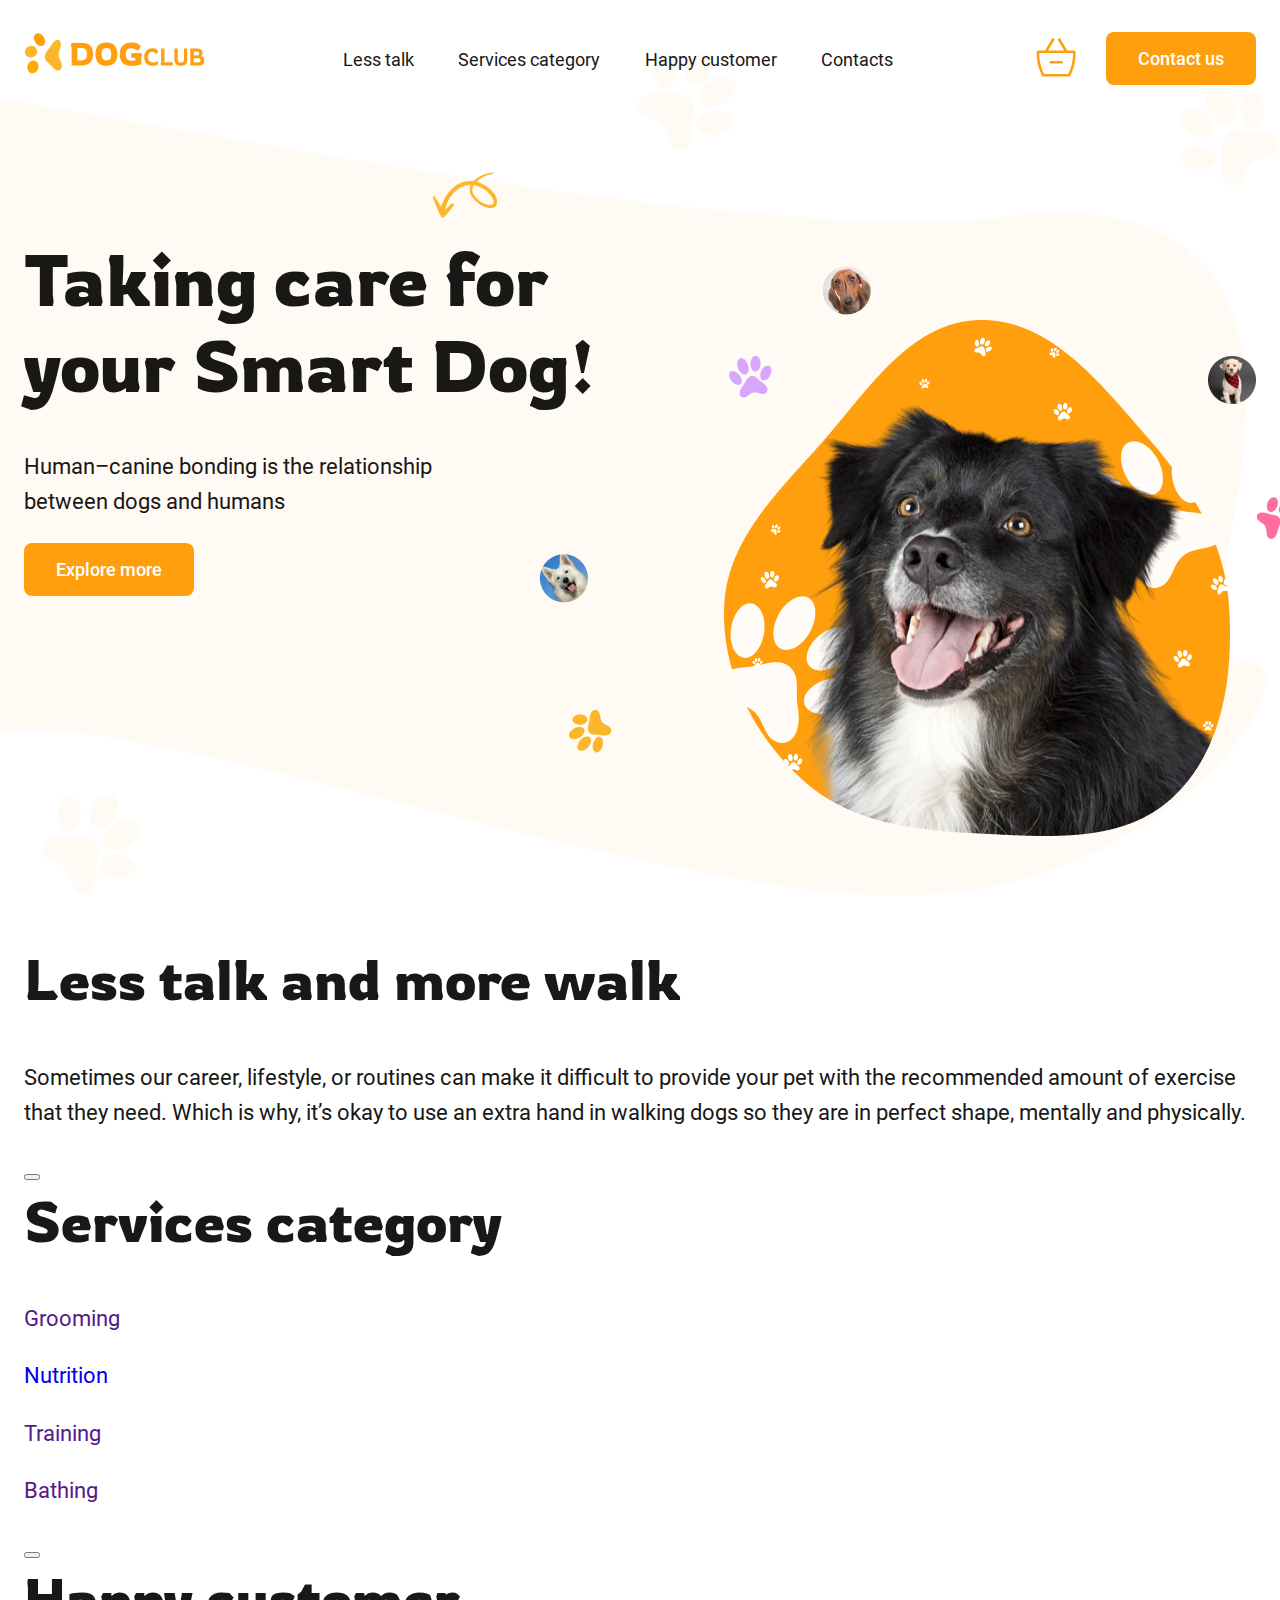
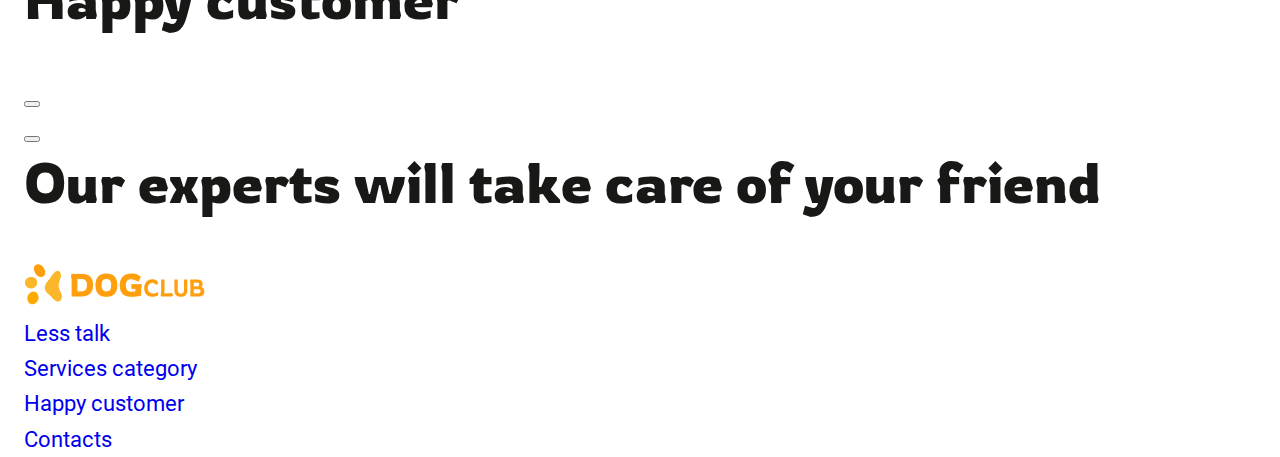
==== index.html @ cbd18afa "added semantic markup, connected fonts, added icons as svg-sprite, made feader and hero section" ====
<!DOCTYPE html>
<html lang="en">
  <head>
    <meta charset="UTF-8" />
    <meta name="viewport" content="width=device-width, initial-scale=1.0" />
    <title>Dog Club</title>
    <link rel="stylesheet" href="./css/main.min.css" />
  </head>
  <body>
    <header class="header">
      <div class="container">
        <div class="header__flex-container">
          <div class="header__logo-box">
            <a href="/">
              <img
                class="logo"
                src="./images/logo.png"
                srcset="./images/logo.png 1x, ./images/logo@2x.png 2x"
                alt="company logo"
            /></a>
          </div>
          <nav class="header__nav">
            <ul class="header__link-list">
              <li><a href="#less-talk-section" class="link">Less talk</a></li>
              <li>
                <a href="#services-section" class="link">Services category</a>
              </li>
              <li>
                <a href="#customer-section" class="link">Happy customer</a>
              </li>
              <li><a href="#contacts-section" class="link">Contacts</a></li>
            </ul>
          </nav>
          <div class="header__btns-box">
            <button class="basket-btn">
              <svg width="40px" height="40px">
                <use href="./images/icons.svg#icon-basket"></use>
              </svg>
            </button>
            <button class="button" type="button">Contact us</button>
          </div>
        </div>
      </div>
    </header>
    <main>
      <section class="hero-section">
        <div class="container">
          <div class="hero-section__flex-container">
            <div class="hero-section__left-box">
              <img
                class="hero-section__decor-one"
                src="./images/dog1.png"
                srcset="./images/dog1.png 1x, ./images/dog1@2x.png 2x"
                alt="dog's photo"
              />
              <img
                class="hero-section__decor-two"
                src="./images/paw1.png"
                srcset="./images/paw1.png 1x, ./images/paw1@2x.png 2x"
                alt="orange paw icon"
              />
              <h1 class="hero-section__title">
                Taking care for your Smart Dog!
              </h1>
              <p class="hero-section__text">
                Human–canine bonding is the relationship <br />
                between dogs and humans
              </p>
              <button class="button" type="button">Explore more</button>
              <img src="" alt="" />
            </div>
            <div class="hero-section__right-box">
              <img
                class="hero-section__decor-three"
                src="./images/paw2.png"
                srcset="./images/paw2.png 1x, ./images/paw2@2x.png 2x"
                alt="violet paw icon"
              />
              <img
                class="hero-section__decor-four"
                src="./images/dog2.png"
                srcset="./images/dog2.png 1x, ./images/dog2@2x.png 2x"
                alt="dog's photo"
              />
              <img
                class="hero-section__decor-five"
                src="./images/dog3.png"
                srcset="./images/dog3.png 1x, ./images/dog3@2x.png 2x"
                alt="dog's photo"
              />
              <img
                class="hero-section__decor-six"
                src="./images/paw3.png"
                srcset="./images/paw3.png 1x, ./images/paw3@2x.png 2x"
                alt="pink paw icon"
              />
              <img
                src="./images/hero-s-dog.png"
                srcset="
                  ./images/hero-s-dog.png    1x,
                  ./images/hero-s-dog@2x.png 2x
                "
                alt="happy dog photo"
              />
            </div>
          </div>
        </div>
      </section>
      <section class="less-talk-section" id="less-talk-section">
        <div class="container">
          <div>
            <img src="" alt="" />
          </div>
          <div>
            <h2 class="section-title">Less talk and more walk</h2>
            <p>
              Sometimes our career, lifestyle, or routines can make it difficult
              to provide your pet with the recommended amount of exercise that
              they need. Which is why, it’s okay to use an extra hand in walking
              dogs so they are in perfect shape, mentally and physically.
            </p>
            <button></button>
          </div>
        </div>
      </section>
      <section class="services-section" id="services-section">
        <div class="container">
          <h2 class="section-title">Services category</h2>
          <ul>
            <li>
              <a href="">
                <article><p>Grooming</p></article>
              </a>
            </li>
            <li>
              <a href="./nutrition.html">
                <article><p>Nutrition</p></article>
              </a>
            </li>
            <li>
              <a href="">
                <article><p>Training</p></article>
              </a>
            </li>
            <li>
              <a href="">
                <article><p>Bathing</p></article>
              </a>
            </li>
          </ul>
          <button></button>
        </div>
      </section>
      <section class="customer-section" id="customer-section">
        <div class="container">
          <h2 class="section-title">Happy customer</h2>
          <button></button>
          <ul>
            <li>
              <article></article>
            </li>
            <li>
              <article></article>
            </li>
            <li>
              <article></article>
            </li>
          </ul>
          <button></button>
        </div>
      </section>
      <section class="contacts-section" id="contacts-section">
        <div class="container">
          <h2 class="section-title">
            Our experts will take care of your friend
          </h2>
        </div>
      </section>
    </main>
    <footer class="footer">
      <div class="container">
        <a href="/">
          <img
            class="logo"
            src="./images/logo.png"
            srcset="./images/logo.png 1x, ./images/logo@2x.png 2x"
            alt="company logo"
        /></a>
        <ul class="icons-list">
          <li></li>
          <li></li>
        </ul>
        <nav>
          <ul>
            <li><a href="#less-talk-section">Less talk</a></li>
            <li><a href="#services-section">Services category</a></li>
            <li><a href="#customer-section">Happy customer</a></li>
            <li><a href="#contacts-section">Contacts</a></li>
          </ul>
        </nav>
        <form action=""></form>
      </div>
    </footer>
  </body>
</html>
---- css/main.min.css ----
*{-webkit-box-sizing:border-box;box-sizing:border-box}body{color:var(--primary-dark);background-color:var(--primary-white);margin:0;font-family:"Roboto",sans-serif;font-size:22px;font-weight:400;line-height:1.6}a{text-decoration:none;display:inline-block}ul{padding:0;margin:0;list-style-type:none}h1,h2,h3,h4,h5,h6,p{margin-top:0}.container{width:100%;max-width:1288px;margin:0 auto;padding:0 24px}@font-face{font-display:swap;font-family:"Rowdies";font-style:normal;font-weight:400;src:url("../fonts/rowdies-v17-latin-regular.woff2") format("woff2"),url("../fonts/rowdies-v17-latin-regular.ttf") format("truetype")}@font-face{font-display:swap;font-family:"Rowdies";font-style:normal;font-weight:700;src:url("../fonts/rowdies-v17-latin-700.woff2") format("woff2"),url("../fonts/rowdies-v17-latin-700.ttf") format("truetype")}@font-face{font-display:swap;font-family:"Roboto";font-style:normal;font-weight:300;src:url("../fonts/roboto-v30-latin-300.woff2") format("woff2"),url("../fonts/roboto-v30-latin-300.ttf") format("truetype")}@font-face{font-display:swap;font-family:"Roboto";font-style:normal;font-weight:400;src:url("../fonts/roboto-v30-latin-regular.woff2") format("woff2"),url("../fonts/roboto-v30-latin-regular.ttf") format("truetype")}@font-face{font-display:swap;font-family:"Roboto";font-style:normal;font-weight:500;src:url("../fonts/roboto-v30-latin-500.woff2") format("woff2"),url("../fonts/roboto-v30-latin-500.ttf") format("truetype")}:root{--primary-white: #FFFFFF;--primary-yellow: #FF9F0E;--primary-dark: #181817;--secondary-yellow: #FCB62A;--secondary-beige: #FFFAF3;--secondary-blue: #F1F3FF;--secondary-grey-blue: #839AA9;--secondary-light-blue: #F9F9FF;--secondary-violet: #D9A6FF}.button{background-color:var(--primary-yellow);color:var(--primary-white);font-family:"Roboto",sans-serif;font-size:18px;font-weight:500;padding:16px 32px;border:none;border-radius:8px;cursor:pointer}.button:hover{background-color:var(--secondary-yellow)}.basket-btn{background-color:rgba(0,0,0,0);border:none;fill:var(--primary-yellow);cursor:pointer}.basket-btn:hover{fill:var(--secondary-yellow)}.link{font-size:18px;color:var(--primary-dark)}.link:hover{color:var(--primary-yellow)}.header{position:absolute;width:100%}.header__flex-container{padding:32px 0;display:-webkit-box;display:-ms-flexbox;display:flex;-webkit-box-align:center;-ms-flex-align:center;align-items:center;-webkit-box-pack:justify;-ms-flex-pack:justify;justify-content:space-between;gap:24px}.header__logo-box{-webkit-box-flex:1;-ms-flex-positive:1;flex-grow:1}.header__nav{-webkit-box-flex:2;-ms-flex-positive:2;flex-grow:2}.header__link-list{display:-webkit-box;display:-ms-flexbox;display:flex;-webkit-box-pack:space-evenly;-ms-flex-pack:space-evenly;justify-content:space-evenly;gap:12px}.header__btns-box{display:-webkit-box;display:-ms-flexbox;display:flex;-webkit-box-flex:1;-ms-flex-positive:1;flex-grow:1;-webkit-box-pack:end;-ms-flex-pack:end;justify-content:end;-webkit-box-align:center;-ms-flex-align:center;align-items:center;gap:24px}.hero-section{background:no-repeat url(/images/hero-back.png);background-size:cover;background-position:bottom right;padding:236px 0 65px}.hero-section__flex-container{display:-webkit-box;display:-ms-flexbox;display:flex;gap:65px}.hero-section__left-box{max-width:635px;position:relative}.hero-section__decor-one{position:absolute;right:62px;bottom:234px}.hero-section__decor-two{position:absolute;right:42px;bottom:86px}.hero-section__title{position:relative;font-family:"Rowdies",sans-serif;font-size:72px;font-weight:400;line-height:1.2;margin-bottom:40px}.hero-section__title::before{content:"";background-image:url(/images/arrow.png);width:67px;height:52px;position:absolute;top:-67px;right:160px}.hero-section__text{margin-bottom:24px}.hero-section__right-box{padding:84px 26px 0 0;position:relative}.hero-section__decor-three{position:absolute;left:0;top:112px}.hero-section__decor-four{position:absolute;left:93px;top:24px}.hero-section__decor-five{position:absolute;top:120px;right:0}.hero-section__decor-six{position:absolute;top:254px;right:-54px}.section-title{font-family:"Rowdies",sans-serif;font-size:56px;font-weight:400;line-height:1.2}/*# sourceMappingURL=main.min.css.map */
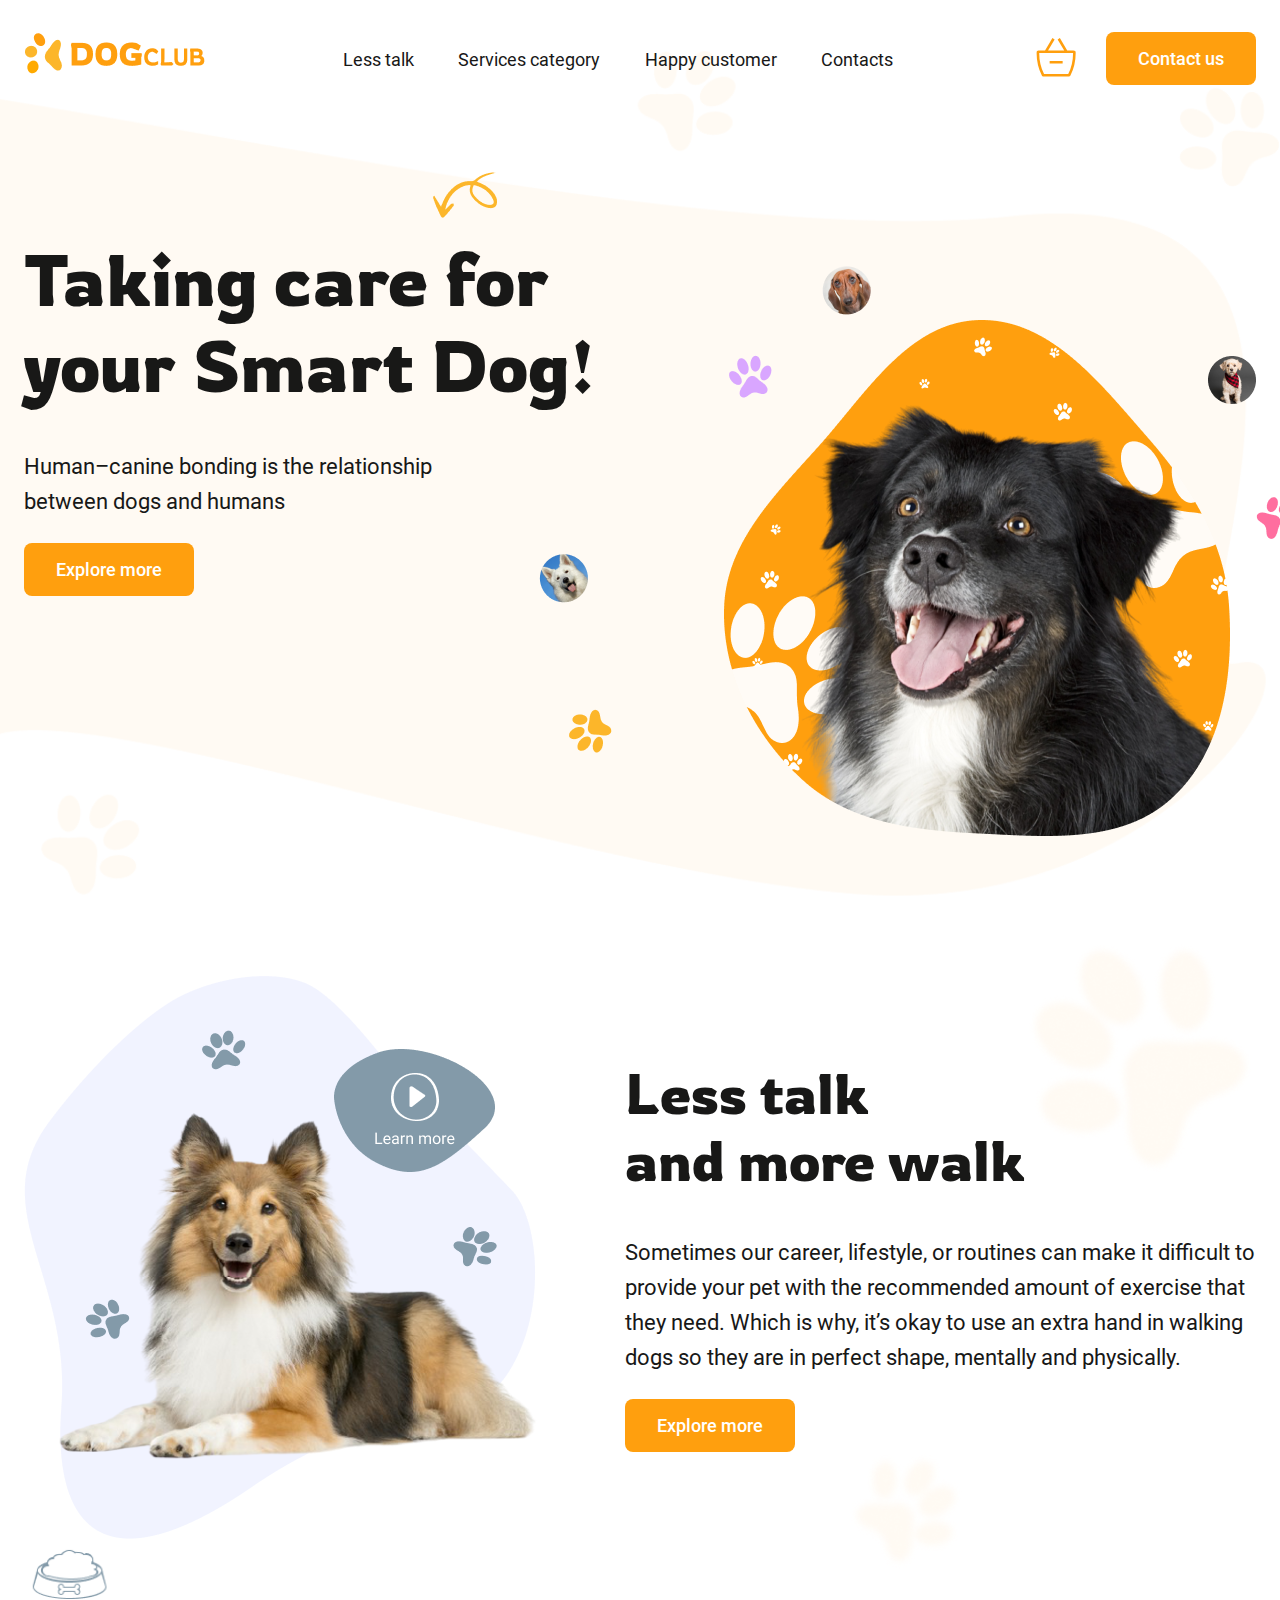
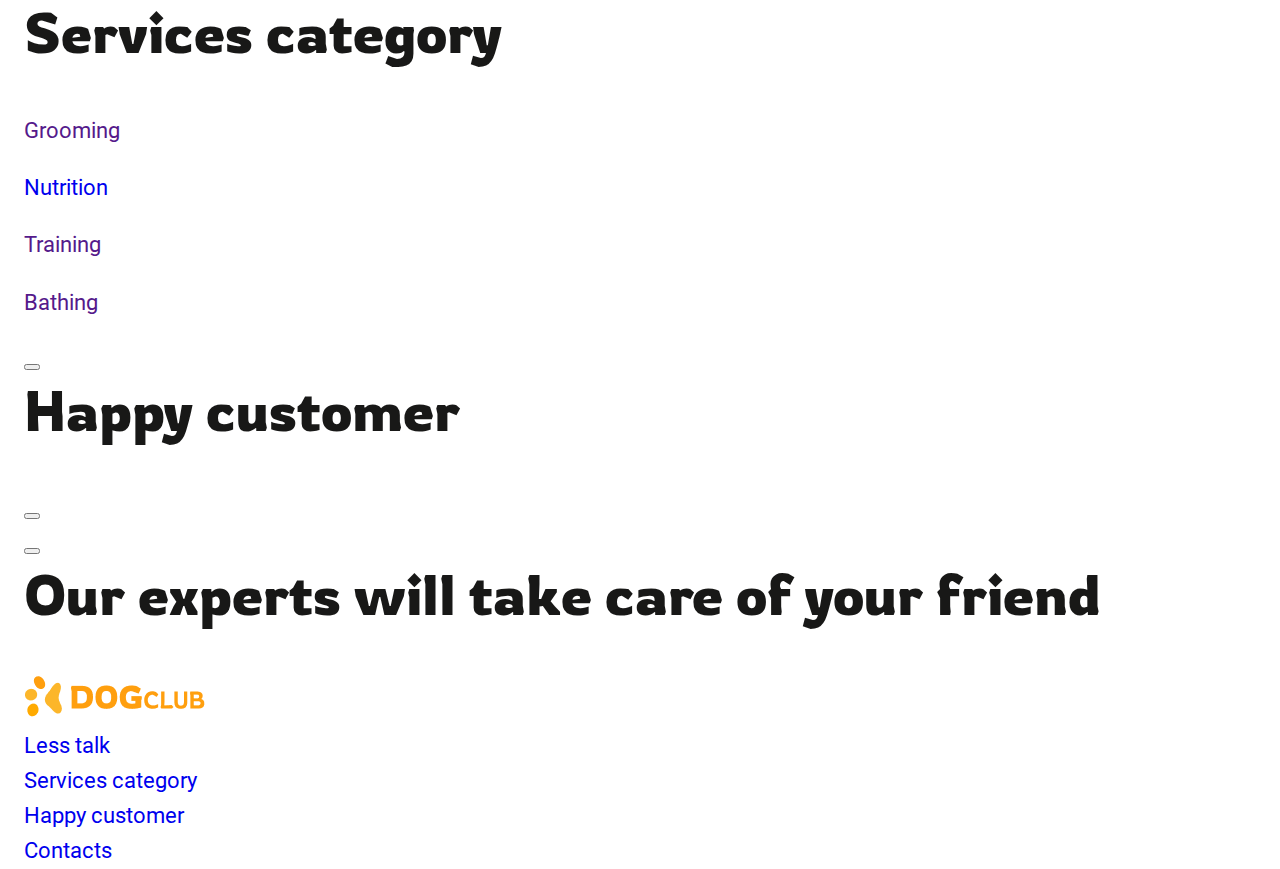
==== commit be1dd2c5: "made 'Less talk section'" ====
--- a/index.html
+++ b/index.html
@@ -108,18 +108,38 @@
       </section>
       <section class="less-talk-section" id="less-talk-section">
         <div class="container">
-          <div>
-            <img src="" alt="" />
-          </div>
-          <div>
-            <h2 class="section-title">Less talk and more walk</h2>
-            <p>
-              Sometimes our career, lifestyle, or routines can make it difficult
-              to provide your pet with the recommended amount of exercise that
-              they need. Which is why, it’s okay to use an extra hand in walking
-              dogs so they are in perfect shape, mentally and physically.
-            </p>
-            <button></button>
+          <div class="less-talk-section__flex-container">
+            <div class="less-talk-section__left-box">
+              <button type="button" class="less-talk-section__player-btn">
+                <img
+                  src="./images/video.png"
+                  srcset="./images/video.png 1x, ./images/video@2x.png 2x"
+                  alt="player buntton"
+                />
+              </button>
+              <img
+                src="./images/less-talk-s-dog.png"
+                srcset="
+                  ./images/less-talk-s-dog.png    1x,
+                  ./images/less-talk-s-dog@2x.png 2x
+                "
+                alt="dog lying"
+              />
+            </div>
+            <div class="less-talk-section__right-box">
+              <h2 class="section-title less-talk-section__title">
+                Less talk<br />
+                and more walk
+              </h2>
+              <p class="less-talk-section__text">
+                Sometimes our career, lifestyle, or routines can make it
+                difficult to provide your pet with the recommended amount of
+                exercise that they need. Which is why, it’s okay to use an extra
+                hand in walking dogs so they are in perfect shape, mentally and
+                physically.
+              </p>
+              <button class="button" type="button">Explore more</button>
+            </div>
           </div>
         </div>
       </section>
--- a/css/main.min.css
+++ b/css/main.min.css
@@ -1 +1 @@
-*{-webkit-box-sizing:border-box;box-sizing:border-box}body{color:var(--primary-dark);background-color:var(--primary-white);margin:0;font-family:"Roboto",sans-serif;font-size:22px;font-weight:400;line-height:1.6}a{text-decoration:none;display:inline-block}ul{padding:0;margin:0;list-style-type:none}h1,h2,h3,h4,h5,h6,p{margin-top:0}.container{width:100%;max-width:1288px;margin:0 auto;padding:0 24px}@font-face{font-display:swap;font-family:"Rowdies";font-style:normal;font-weight:400;src:url("../fonts/rowdies-v17-latin-regular.woff2") format("woff2"),url("../fonts/rowdies-v17-latin-regular.ttf") format("truetype")}@font-face{font-display:swap;font-family:"Rowdies";font-style:normal;font-weight:700;src:url("../fonts/rowdies-v17-latin-700.woff2") format("woff2"),url("../fonts/rowdies-v17-latin-700.ttf") format("truetype")}@font-face{font-display:swap;font-family:"Roboto";font-style:normal;font-weight:300;src:url("../fonts/roboto-v30-latin-300.woff2") format("woff2"),url("../fonts/roboto-v30-latin-300.ttf") format("truetype")}@font-face{font-display:swap;font-family:"Roboto";font-style:normal;font-weight:400;src:url("../fonts/roboto-v30-latin-regular.woff2") format("woff2"),url("../fonts/roboto-v30-latin-regular.ttf") format("truetype")}@font-face{font-display:swap;font-family:"Roboto";font-style:normal;font-weight:500;src:url("../fonts/roboto-v30-latin-500.woff2") format("woff2"),url("../fonts/roboto-v30-latin-500.ttf") format("truetype")}:root{--primary-white: #FFFFFF;--primary-yellow: #FF9F0E;--primary-dark: #181817;--secondary-yellow: #FCB62A;--secondary-beige: #FFFAF3;--secondary-blue: #F1F3FF;--secondary-grey-blue: #839AA9;--secondary-light-blue: #F9F9FF;--secondary-violet: #D9A6FF}.button{background-color:var(--primary-yellow);color:var(--primary-white);font-family:"Roboto",sans-serif;font-size:18px;font-weight:500;padding:16px 32px;border:none;border-radius:8px;cursor:pointer}.button:hover{background-color:var(--secondary-yellow)}.basket-btn{background-color:rgba(0,0,0,0);border:none;fill:var(--primary-yellow);cursor:pointer}.basket-btn:hover{fill:var(--secondary-yellow)}.link{font-size:18px;color:var(--primary-dark)}.link:hover{color:var(--primary-yellow)}.header{position:absolute;width:100%}.header__flex-container{padding:32px 0;display:-webkit-box;display:-ms-flexbox;display:flex;-webkit-box-align:center;-ms-flex-align:center;align-items:center;-webkit-box-pack:justify;-ms-flex-pack:justify;justify-content:space-between;gap:24px}.header__logo-box{-webkit-box-flex:1;-ms-flex-positive:1;flex-grow:1}.header__nav{-webkit-box-flex:2;-ms-flex-positive:2;flex-grow:2}.header__link-list{display:-webkit-box;display:-ms-flexbox;display:flex;-webkit-box-pack:space-evenly;-ms-flex-pack:space-evenly;justify-content:space-evenly;gap:12px}.header__btns-box{display:-webkit-box;display:-ms-flexbox;display:flex;-webkit-box-flex:1;-ms-flex-positive:1;flex-grow:1;-webkit-box-pack:end;-ms-flex-pack:end;justify-content:end;-webkit-box-align:center;-ms-flex-align:center;align-items:center;gap:24px}.hero-section{background:no-repeat url(/images/hero-back.png);background-size:cover;background-position:bottom right;padding:236px 0 65px}.hero-section__flex-container{display:-webkit-box;display:-ms-flexbox;display:flex;gap:65px}.hero-section__left-box{max-width:635px;position:relative}.hero-section__decor-one{position:absolute;right:62px;bottom:234px}.hero-section__decor-two{position:absolute;right:42px;bottom:86px}.hero-section__title{position:relative;font-family:"Rowdies",sans-serif;font-size:72px;font-weight:400;line-height:1.2;margin-bottom:40px}.hero-section__title::before{content:"";background-image:url(/images/arrow.png);width:67px;height:52px;position:absolute;top:-67px;right:160px}.hero-section__text{margin-bottom:24px}.hero-section__right-box{padding:84px 26px 0 0;position:relative}.hero-section__decor-three{position:absolute;left:0;top:112px}.hero-section__decor-four{position:absolute;left:93px;top:24px}.hero-section__decor-five{position:absolute;top:120px;right:0}.hero-section__decor-six{position:absolute;top:254px;right:-54px}.section-title{font-family:"Rowdies",sans-serif;font-size:56px;font-weight:400;line-height:1.2}/*# sourceMappingURL=main.min.css.map */+*{-webkit-box-sizing:border-box;box-sizing:border-box}body{color:var(--primary-dark);background-color:var(--primary-white);margin:0;font-family:"Roboto",sans-serif;font-size:22px;font-weight:400;line-height:1.6}a{text-decoration:none;display:inline-block}ul{padding:0;margin:0;list-style-type:none}h1,h2,h3,h4,h5,h6,p{margin-top:0}.container{width:100%;max-width:1288px;margin:0 auto;padding:0 24px}@font-face{font-display:swap;font-family:"Rowdies";font-style:normal;font-weight:400;src:url("../fonts/rowdies-v17-latin-regular.woff2") format("woff2"),url("../fonts/rowdies-v17-latin-regular.ttf") format("truetype")}@font-face{font-display:swap;font-family:"Rowdies";font-style:normal;font-weight:700;src:url("../fonts/rowdies-v17-latin-700.woff2") format("woff2"),url("../fonts/rowdies-v17-latin-700.ttf") format("truetype")}@font-face{font-display:swap;font-family:"Roboto";font-style:normal;font-weight:300;src:url("../fonts/roboto-v30-latin-300.woff2") format("woff2"),url("../fonts/roboto-v30-latin-300.ttf") format("truetype")}@font-face{font-display:swap;font-family:"Roboto";font-style:normal;font-weight:400;src:url("../fonts/roboto-v30-latin-regular.woff2") format("woff2"),url("../fonts/roboto-v30-latin-regular.ttf") format("truetype")}@font-face{font-display:swap;font-family:"Roboto";font-style:normal;font-weight:500;src:url("../fonts/roboto-v30-latin-500.woff2") format("woff2"),url("../fonts/roboto-v30-latin-500.ttf") format("truetype")}:root{--primary-white: #FFFFFF;--primary-yellow: #FF9F0E;--primary-dark: #181817;--secondary-yellow: #FCB62A;--secondary-beige: #FFFAF3;--secondary-blue: #F1F3FF;--secondary-grey-blue: #839AA9;--secondary-light-blue: #F9F9FF;--secondary-violet: #D9A6FF}.button{background-color:var(--primary-yellow);color:var(--primary-white);font-family:"Roboto",sans-serif;font-size:18px;font-weight:500;padding:16px 32px;border:none;border-radius:8px;cursor:pointer}.button:hover{background-color:var(--secondary-yellow)}.basket-btn{background-color:rgba(0,0,0,0);border:none;fill:var(--primary-yellow);cursor:pointer}.basket-btn:hover{fill:var(--secondary-yellow)}.link{font-size:18px;color:var(--primary-dark)}.link:hover{color:var(--primary-yellow)}.header{position:absolute;width:100%}.header__flex-container{padding:32px 0;display:-webkit-box;display:-ms-flexbox;display:flex;-webkit-box-align:center;-ms-flex-align:center;align-items:center;-webkit-box-pack:justify;-ms-flex-pack:justify;justify-content:space-between;gap:24px}.header__logo-box{-webkit-box-flex:1;-ms-flex-positive:1;flex-grow:1}.header__nav{-webkit-box-flex:2;-ms-flex-positive:2;flex-grow:2}.header__link-list{display:-webkit-box;display:-ms-flexbox;display:flex;-webkit-box-pack:space-evenly;-ms-flex-pack:space-evenly;justify-content:space-evenly;gap:12px}.header__btns-box{display:-webkit-box;display:-ms-flexbox;display:flex;-webkit-box-flex:1;-ms-flex-positive:1;flex-grow:1;-webkit-box-pack:end;-ms-flex-pack:end;justify-content:end;-webkit-box-align:center;-ms-flex-align:center;align-items:center;gap:24px}.hero-section{background:no-repeat url(../../images/hero-back.png);background-size:cover;background-position:bottom right;padding:236px 0 65px}.hero-section__flex-container{display:-webkit-box;display:-ms-flexbox;display:flex;gap:65px}.hero-section__left-box{max-width:635px;position:relative}.hero-section__decor-one{position:absolute;right:62px;bottom:234px}.hero-section__decor-two{position:absolute;right:42px;bottom:86px}.hero-section__title{position:relative;font-family:"Rowdies",sans-serif;font-size:72px;font-weight:400;line-height:1.2;margin-bottom:40px}.hero-section__title::before{content:"";background-image:url(/images/arrow.png);width:67px;height:52px;position:absolute;top:-67px;right:160px}.hero-section__text{margin-bottom:24px}.hero-section__right-box{padding:84px 26px 0 0;position:relative}.hero-section__decor-three{position:absolute;left:0;top:112px}.hero-section__decor-four{position:absolute;left:93px;top:24px}.hero-section__decor-five{position:absolute;top:120px;right:0}.hero-section__decor-six{position:absolute;top:254px;right:-54px}.less-talk-section{padding:65px 0 50px;background:no-repeat url(../../images/less-talk.png);background-size:cover;background-position:bottom right}.less-talk-section__flex-container{display:-webkit-box;display:-ms-flexbox;display:flex;gap:84px}.less-talk-section__left-box{position:relative}.less-talk-section__player-btn{background-color:rgba(0,0,0,0);border:none;position:absolute;top:72px;right:40px;cursor:pointer;-webkit-transition:-webkit-transform .2s;transition:-webkit-transform .2s;transition:transform .2s;transition:transform .2s, -webkit-transform .2s}.less-talk-section__player-btn:hover{-webkit-transform:scale(1.02);transform:scale(1.02)}.less-talk-section__right-box{padding-top:84px}.less-talk-section__title{margin-bottom:40px}.less-talk-section__text{margin-bottom:24px}.section-title{font-family:"Rowdies",sans-serif;font-size:56px;font-weight:400;line-height:1.2}/*# sourceMappingURL=main.min.css.map */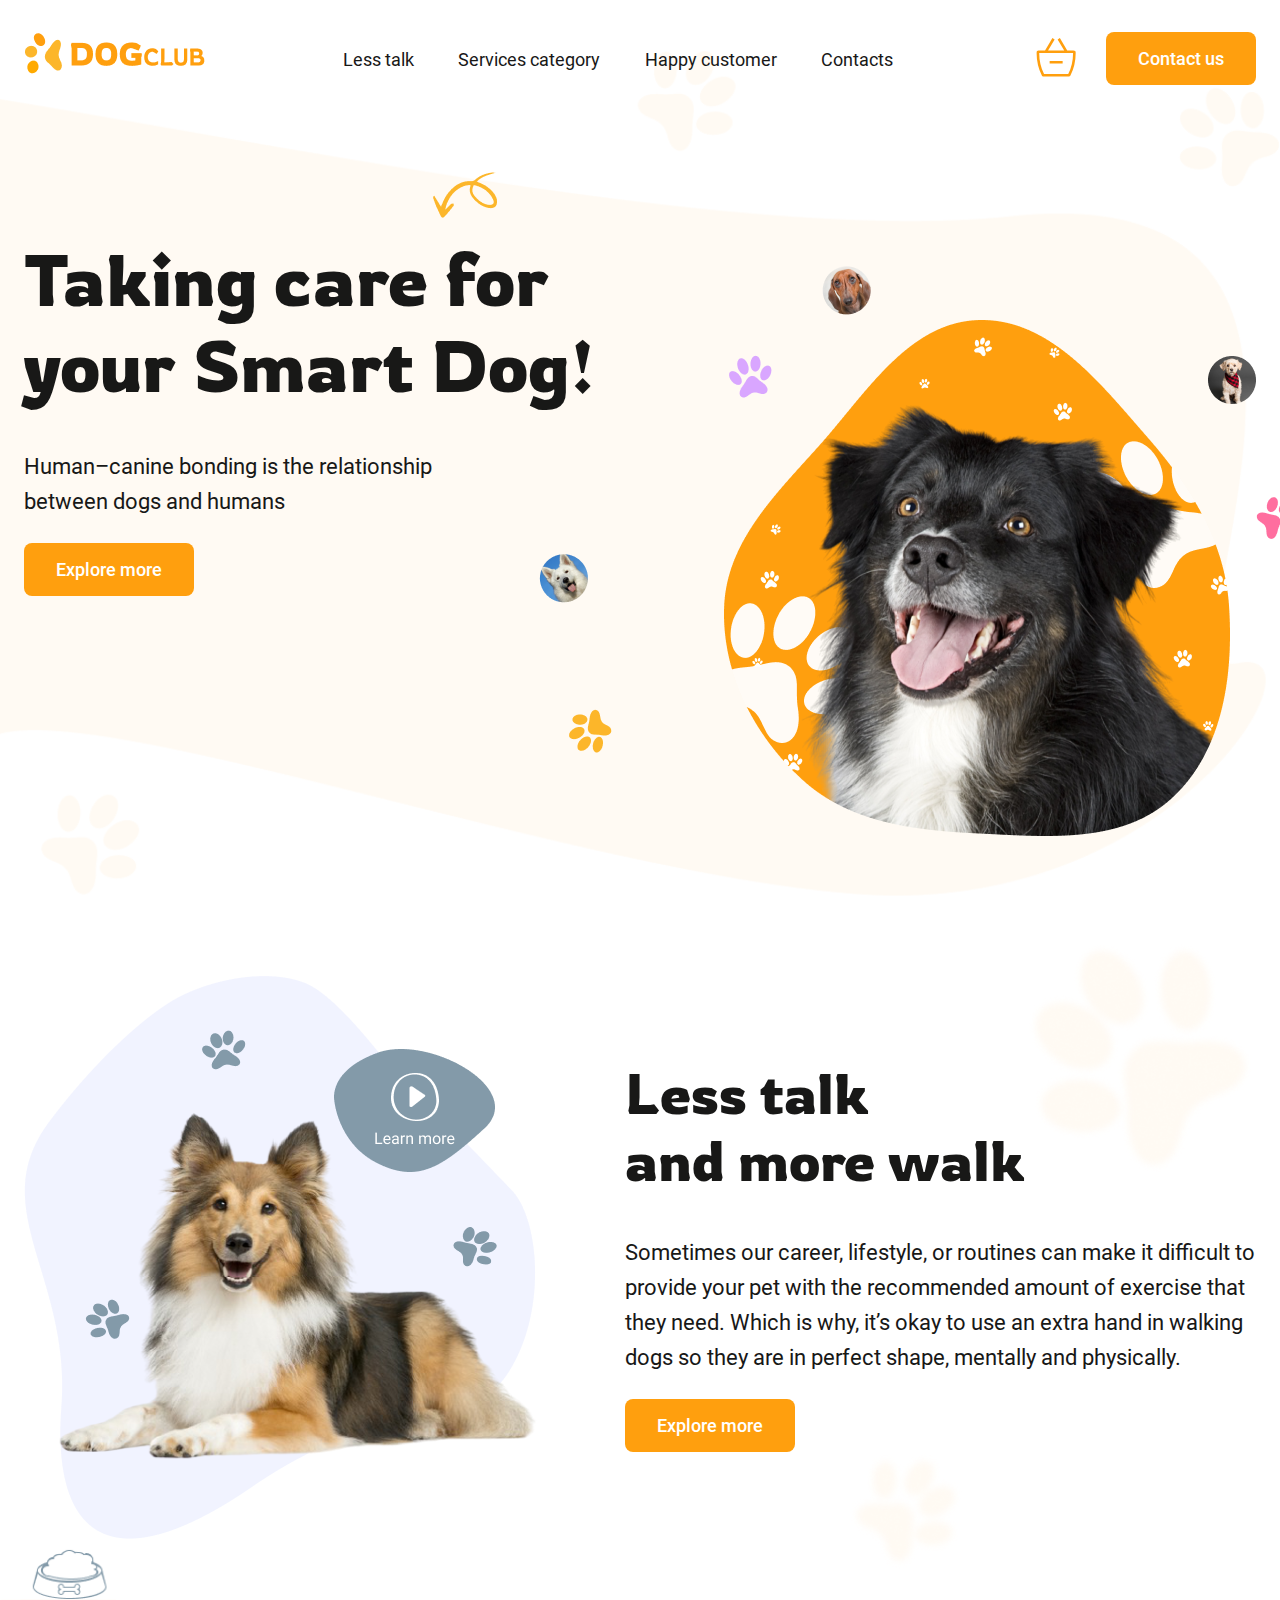
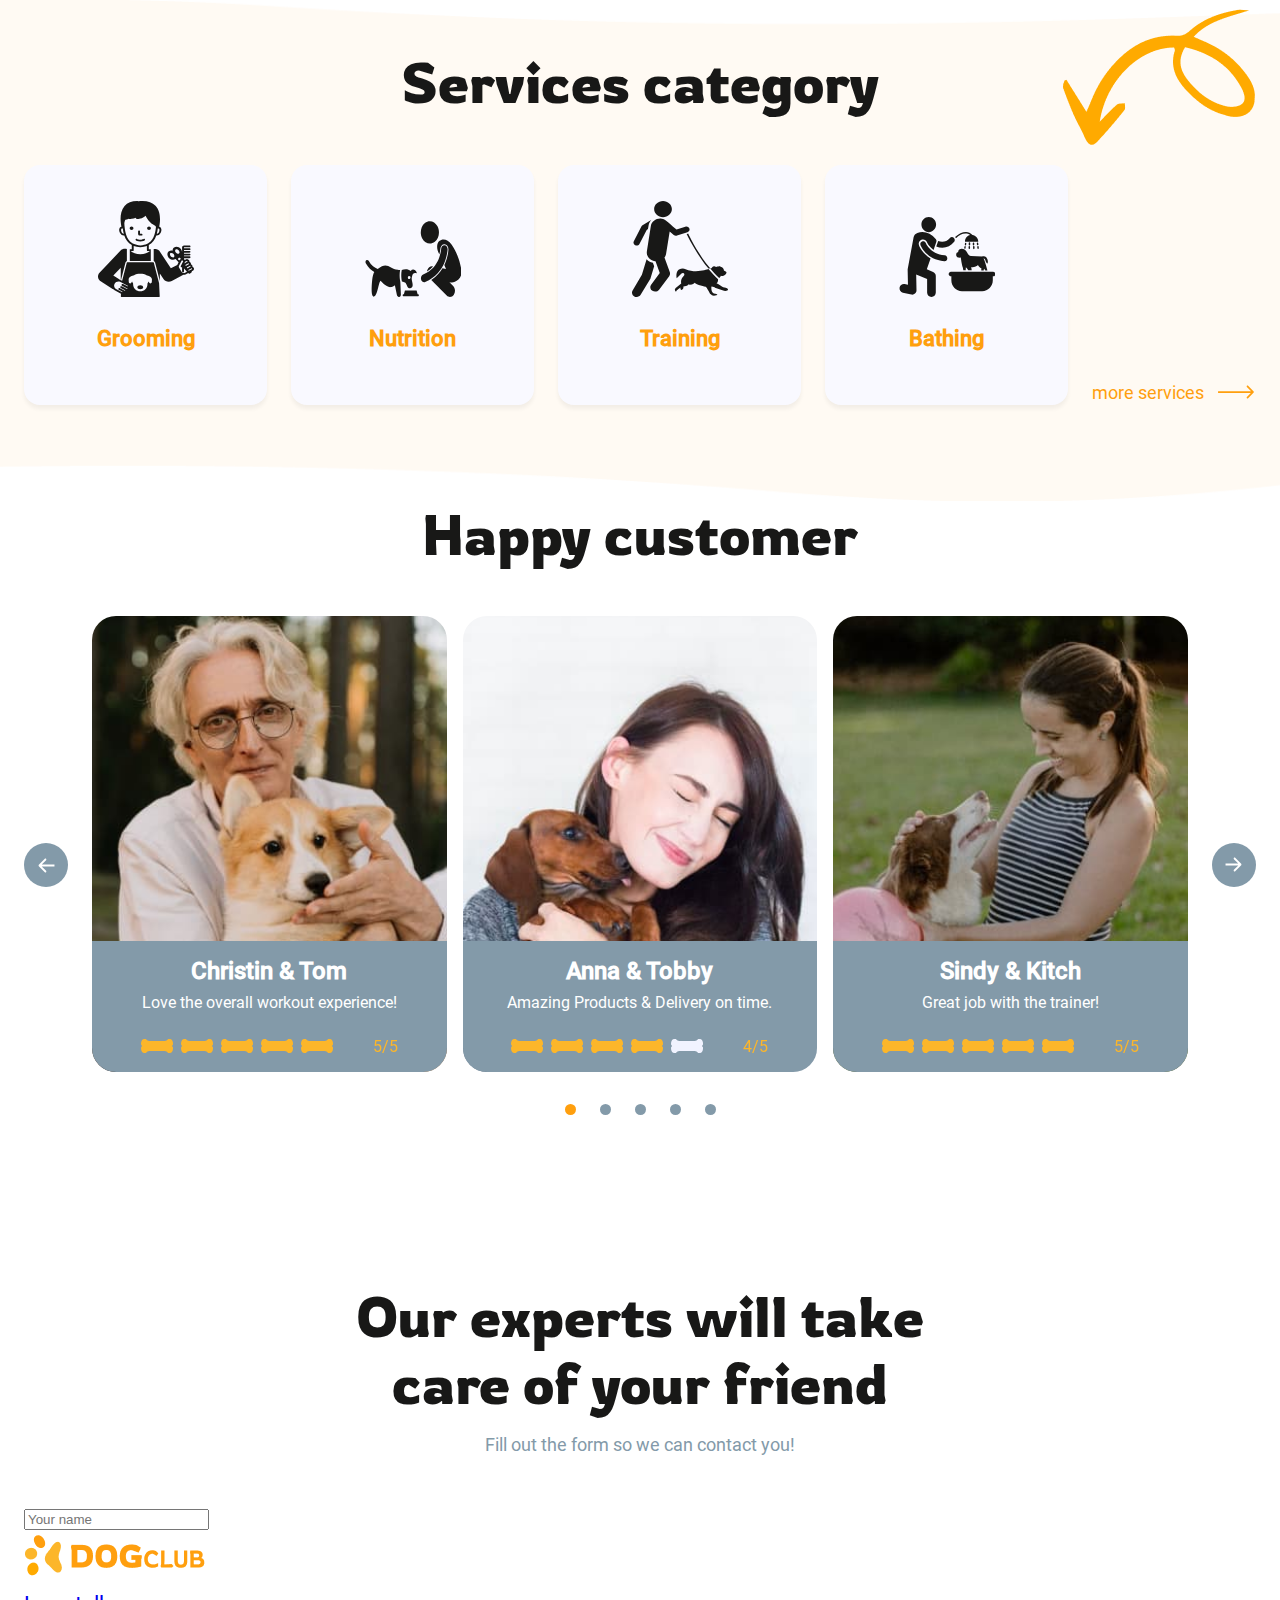
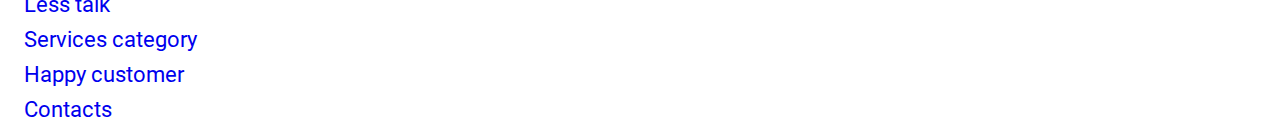
==== commit 69b75503: "added slider js" ====
--- a/index.html
+++ b/index.html
@@ -5,6 +5,10 @@
     <meta name="viewport" content="width=device-width, initial-scale=1.0" />
     <title>Dog Club</title>
     <link rel="stylesheet" href="./css/main.min.css" />
+    <link
+      rel="stylesheet"
+      href="https://cdn.jsdelivr.net/npm/swiper@11/swiper-bundle.min.css"
+    />
   </head>
   <body>
     <header class="header">
@@ -145,55 +149,419 @@
       </section>
       <section class="services-section" id="services-section">
         <div class="container">
-          <h2 class="section-title">Services category</h2>
-          <ul>
-            <li>
-              <a href="">
-                <article><p>Grooming</p></article>
-              </a>
-            </li>
-            <li>
-              <a href="./nutrition.html">
-                <article><p>Nutrition</p></article>
-              </a>
-            </li>
-            <li>
-              <a href="">
-                <article><p>Training</p></article>
-              </a>
-            </li>
-            <li>
-              <a href="">
-                <article><p>Bathing</p></article>
-              </a>
-            </li>
-          </ul>
-          <button></button>
+          <img
+            class="services-section__arrow-dec"
+            src="./images/arrow-big.png"
+            srcset="./images/arrow-big.png 1x, ./images/arrow-big@2x.png 2x"
+            alt="arrow decorative element"
+          />
+          <h2 class="section-title services-section__title">
+            Services category
+          </h2>
+          <div class="services-section__flex-cards-btn">
+            <ul class="services-section__cards-box">
+              <li class="services-section__card-item">
+                <a class="services-section__link-card" href="">
+                  <article class="services-card">
+                    <svg class="services-card__icon" width="96px" height="96px">
+                      <use href="./images/icons.svg#icon-grooming"></use>
+                    </svg>
+                    <p class="services-card__title">Grooming</p>
+                  </article>
+                </a>
+              </li>
+              <li class="services-section__card-item">
+                <a class="services-section__link-card" href="./nutrition.html">
+                  <article class="services-card">
+                    <svg class="services-card__icon" width="96px" height="80px">
+                      <use href="./images/icons.svg#icon-nutrition"></use>
+                    </svg>
+                    <p class="services-card__title">Nutrition</p>
+                  </article>
+                </a>
+              </li>
+              <li class="services-section__card-item">
+                <a class="services-section__link-card" href="">
+                  <article class="services-card">
+                    <svg class="services-card__icon" width="96px" height="96px">
+                      <use href="./images/icons.svg#icon-training"></use>
+                    </svg>
+                    <p class="services-card__title">Training</p>
+                  </article>
+                </a>
+              </li>
+              <li class="services-section__card-item">
+                <a class="services-section__link-card" href="#">
+                  <article class="services-card">
+                    <svg class="services-card__icon" width="96px" height="80px">
+                      <use href="./images/icons.svg#icon-bathing"></use>
+                    </svg>
+                    <p class="services-card__title">Bathing</p>
+                  </article>
+                </a>
+              </li>
+            </ul>
+            <a class="services-section__link" href="#"
+              >more services
+              <svg class="services-section__arrow" width="40px" height="14px">
+                <use href="./images/icons.svg#icon-arrow"></use>
+              </svg>
+            </a>
+          </div>
         </div>
       </section>
       <section class="customer-section" id="customer-section">
         <div class="container">
-          <h2 class="section-title">Happy customer</h2>
-          <button></button>
-          <ul>
-            <li>
-              <article></article>
-            </li>
-            <li>
-              <article></article>
-            </li>
-            <li>
-              <article></article>
-            </li>
-          </ul>
-          <button></button>
+          <h2
+            class="section-title section-title--centred customer-section__title"
+          >
+            Happy customer
+          </h2>
+          <div class="customer-section__slider">
+            <button
+              type="button"
+              class="customer-section__btn carousel-btn carousel-button prev"
+            >
+              <svg width="17px" height="15px">
+                <use href="./images/icons.svg#icon-arrow-btn"></use>
+              </svg>
+            </button>
+            <div class="customer-section__container swiper-container">
+              <ul class="swiper-wrapper">
+                <li class="swiper-slide">
+                  <article class="customer-card">
+                    <img
+                      class="customer-card__image"
+                      src="./images/customer1_.jpg"
+                      srcset="
+                        ./images/customer1_.jpg    1x,
+                        ./images/customer1_@2x.jpg 2x
+                      "
+                      alt="customer"
+                    />
+                    <div class="customer-card__text-block">
+                      <h3 class="customer-card__title">Christin & Tom</h3>
+                      <p class="customer-card__text">
+                        Love the overall workout experience!
+                      </p>
+                      <div class="customer-card__review">
+                        <div class="customer-card__star-bones">
+                          <svg
+                            class="customer-card__bone"
+                            width="32"
+                            height="14px"
+                          >
+                            <use href="./images/icons.svg#icon-bone"></use>
+                          </svg>
+                          <svg
+                            class="customer-card__bone"
+                            width="32"
+                            height="14px"
+                          >
+                            <use href="./images/icons.svg#icon-bone"></use>
+                          </svg>
+                          <svg
+                            class="customer-card__bone"
+                            width="32"
+                            height="14px"
+                          >
+                            <use href="./images/icons.svg#icon-bone"></use>
+                          </svg>
+                          <svg
+                            class="customer-card__bone"
+                            width="32"
+                            height="14px"
+                          >
+                            <use href="./images/icons.svg#icon-bone"></use>
+                          </svg>
+                          <svg
+                            class="customer-card__bone"
+                            width="32"
+                            height="14px"
+                          >
+                            <use href="./images/icons.svg#icon-bone"></use>
+                          </svg>
+                        </div>
+                        <p class="customer-card__rate">5/5</p>
+                      </div>
+                    </div>
+                  </article>
+                </li>
+                <li class="swiper-slide">
+                  <article class="customer-card">
+                    <img
+                      class="customer-card__image"
+                      src="./images/customer2_.jpg"
+                      srcset="
+                        ./images/customer2_.jpg    1x,
+                        ./images/customer2_@2x.jpg 2x
+                      "
+                      alt="customer"
+                    />
+                    <div class="customer-card__text-block">
+                      <h3 class="customer-card__title">Anna & Tobby</h3>
+                      <p class="customer-card__text">
+                        Amazing Products & Delivery on time.
+                      </p>
+                      <div class="customer-card__review">
+                        <div class="customer-card__star-bones">
+                          <svg
+                            class="customer-card__bone"
+                            width="32"
+                            height="14px"
+                          >
+                            <use href="./images/icons.svg#icon-bone"></use>
+                          </svg>
+                          <svg
+                            class="customer-card__bone"
+                            width="32"
+                            height="14px"
+                          >
+                            <use href="./images/icons.svg#icon-bone"></use>
+                          </svg>
+                          <svg
+                            class="customer-card__bone"
+                            width="32"
+                            height="14px"
+                          >
+                            <use href="./images/icons.svg#icon-bone"></use>
+                          </svg>
+                          <svg
+                            class="customer-card__bone"
+                            width="32"
+                            height="14px"
+                          >
+                            <use href="./images/icons.svg#icon-bone"></use>
+                          </svg>
+                          <svg
+                            class="customer-card__bone customer-card__bone--white"
+                            width="32"
+                            height="14px"
+                          >
+                            <use href="./images/icons.svg#icon-bone"></use>
+                          </svg>
+                        </div>
+                        <p class="customer-card__rate">4/5</p>
+                      </div>
+                    </div>
+                  </article>
+                </li>
+                <li class="swiper-slide">
+                  <article class="customer-card">
+                    <img
+                      class="customer-card__image"
+                      src="./images/customer3_.jpg"
+                      srcset="
+                        ./images/customer3_.jpg    1x,
+                        ./images/customer3_@2x.jpg 2x
+                      "
+                      alt="customer"
+                    />
+                    <div class="customer-card__text-block">
+                      <h3 class="customer-card__title">Sindy & Kitch</h3>
+                      <p class="customer-card__text">
+                        Great job with the trainer!
+                      </p>
+                      <div class="customer-card__review">
+                        <div class="customer-card__star-bones">
+                          <svg
+                            class="customer-card__bone"
+                            width="32"
+                            height="14px"
+                          >
+                            <use href="./images/icons.svg#icon-bone"></use>
+                          </svg>
+                          <svg
+                            class="customer-card__bone"
+                            width="32"
+                            height="14px"
+                          >
+                            <use href="./images/icons.svg#icon-bone"></use>
+                          </svg>
+                          <svg
+                            class="customer-card__bone"
+                            width="32"
+                            height="14px"
+                          >
+                            <use href="./images/icons.svg#icon-bone"></use>
+                          </svg>
+                          <svg
+                            class="customer-card__bone"
+                            width="32"
+                            height="14px"
+                          >
+                            <use href="./images/icons.svg#icon-bone"></use>
+                          </svg>
+                          <svg
+                            class="customer-card__bone"
+                            width="32"
+                            height="14px"
+                          >
+                            <use href="./images/icons.svg#icon-bone"></use>
+                          </svg>
+                        </div>
+                        <p class="customer-card__rate">5/5</p>
+                      </div>
+                    </div>
+                  </article>
+                </li>
+                <li class="swiper-slide">
+                  <article class="customer-card">
+                    <img
+                      class="customer-card__image"
+                      src="./images/customer2_.jpg"
+                      srcset="
+                        ./images/customer2_.jpg    1x,
+                        ./images/customer2_@2x.jpg 2x
+                      "
+                      alt="customer"
+                    />
+                    <div class="customer-card__text-block">
+                      <h3 class="customer-card__title">Anna & Tobby</h3>
+                      <p class="customer-card__text">
+                        Amazing Products & Delivery on time.
+                      </p>
+                      <div class="customer-card__review">
+                        <div class="customer-card__star-bones">
+                          <svg
+                            class="customer-card__bone"
+                            width="32"
+                            height="14px"
+                          >
+                            <use href="./images/icons.svg#icon-bone"></use>
+                          </svg>
+                          <svg
+                            class="customer-card__bone"
+                            width="32"
+                            height="14px"
+                          >
+                            <use href="./images/icons.svg#icon-bone"></use>
+                          </svg>
+                          <svg
+                            class="customer-card__bone"
+                            width="32"
+                            height="14px"
+                          >
+                            <use href="./images/icons.svg#icon-bone"></use>
+                          </svg>
+                          <svg
+                            class="customer-card__bone"
+                            width="32"
+                            height="14px"
+                          >
+                            <use href="./images/icons.svg#icon-bone"></use>
+                          </svg>
+                          <svg
+                            class="customer-card__bone customer-card__bone--white"
+                            width="32"
+                            height="14px"
+                          >
+                            <use href="./images/icons.svg#icon-bone"></use>
+                          </svg>
+                        </div>
+                        <p class="customer-card__rate">4/5</p>
+                      </div>
+                    </div>
+                  </article>
+                </li>
+                <li class="swiper-slide">
+                  <article class="customer-card">
+                    <img
+                      class="customer-card__image"
+                      src="./images/customer3_.jpg"
+                      srcset="
+                        ./images/customer3_.jpg    1x,
+                        ./images/customer3_@2x.jpg 2x
+                      "
+                      alt="customer"
+                    />
+                    <div class="customer-card__text-block">
+                      <h3 class="customer-card__title">Sindy & Kitch</h3>
+                      <p class="customer-card__text">
+                        Great job with the trainer!
+                      </p>
+                      <div class="customer-card__review">
+                        <div class="customer-card__star-bones">
+                          <svg
+                            class="customer-card__bone"
+                            width="32"
+                            height="14px"
+                          >
+                            <use href="./images/icons.svg#icon-bone"></use>
+                          </svg>
+                          <svg
+                            class="customer-card__bone"
+                            width="32"
+                            height="14px"
+                          >
+                            <use href="./images/icons.svg#icon-bone"></use>
+                          </svg>
+                          <svg
+                            class="customer-card__bone"
+                            width="32"
+                            height="14px"
+                          >
+                            <use href="./images/icons.svg#icon-bone"></use>
+                          </svg>
+                          <svg
+                            class="customer-card__bone"
+                            width="32"
+                            height="14px"
+                          >
+                            <use href="./images/icons.svg#icon-bone"></use>
+                          </svg>
+                          <svg
+                            class="customer-card__bone"
+                            width="32"
+                            height="14px"
+                          >
+                            <use href="./images/icons.svg#icon-bone"></use>
+                          </svg>
+                        </div>
+                        <p class="customer-card__rate">5/5</p>
+                      </div>
+                    </div>
+                  </article>
+                </li>
+              </ul>
+              <div class="pagination">
+                <span class="pagination__button"></span>
+                <span class="pagination__button"></span>
+                <span class="pagination__button"></span>
+                <span class="pagination__button"></span>
+              </div>
+            </div>
+            <button
+              type="button"
+              class="customer-section__btn carousel-btn carousel-btn--right carousel-button next"
+            >
+              <svg width="17px" height="15px">
+                <use href="./images/icons.svg#icon-arrow-btn"></use>
+              </svg>
+            </button>
+          </div>
         </div>
       </section>
       <section class="contacts-section" id="contacts-section">
         <div class="container">
-          <h2 class="section-title">
+          <h2 class="section-title contacts-section__title">
             Our experts will take care of your friend
           </h2>
+          <p class="contacts-section__text">
+            Fill out the form so we can contact you!
+          </p>
+          <form name="contacts-form" autocomplete="off">
+            <div class="contacts-section__form-field input">
+              <label class="input__label visually-hidden">Your name</label>
+              <input
+                class="input__window"
+                type="text"
+                id="user-name"
+                name="user-name"
+                placeholder="Your name"
+              />
+            </div>
+          </form>
         </div>
       </section>
     </main>
@@ -221,5 +589,8 @@
         <form action=""></form>
       </div>
     </footer>
+
+    <script src="https://cdn.jsdelivr.net/npm/swiper@11/swiper-bundle.min.js"></script>
+    <script src="./js/customers-slider.js"></script>
   </body>
 </html>
--- a/css/main.min.css
+++ b/css/main.min.css
@@ -1 +1 @@
-*{-webkit-box-sizing:border-box;box-sizing:border-box}body{color:var(--primary-dark);background-color:var(--primary-white);margin:0;font-family:"Roboto",sans-serif;font-size:22px;font-weight:400;line-height:1.6}a{text-decoration:none;display:inline-block}ul{padding:0;margin:0;list-style-type:none}h1,h2,h3,h4,h5,h6,p{margin-top:0}.container{width:100%;max-width:1288px;margin:0 auto;padding:0 24px}@font-face{font-display:swap;font-family:"Rowdies";font-style:normal;font-weight:400;src:url("../fonts/rowdies-v17-latin-regular.woff2") format("woff2"),url("../fonts/rowdies-v17-latin-regular.ttf") format("truetype")}@font-face{font-display:swap;font-family:"Rowdies";font-style:normal;font-weight:700;src:url("../fonts/rowdies-v17-latin-700.woff2") format("woff2"),url("../fonts/rowdies-v17-latin-700.ttf") format("truetype")}@font-face{font-display:swap;font-family:"Roboto";font-style:normal;font-weight:300;src:url("../fonts/roboto-v30-latin-300.woff2") format("woff2"),url("../fonts/roboto-v30-latin-300.ttf") format("truetype")}@font-face{font-display:swap;font-family:"Roboto";font-style:normal;font-weight:400;src:url("../fonts/roboto-v30-latin-regular.woff2") format("woff2"),url("../fonts/roboto-v30-latin-regular.ttf") format("truetype")}@font-face{font-display:swap;font-family:"Roboto";font-style:normal;font-weight:500;src:url("../fonts/roboto-v30-latin-500.woff2") format("woff2"),url("../fonts/roboto-v30-latin-500.ttf") format("truetype")}:root{--primary-white: #FFFFFF;--primary-yellow: #FF9F0E;--primary-dark: #181817;--secondary-yellow: #FCB62A;--secondary-beige: #FFFAF3;--secondary-blue: #F1F3FF;--secondary-grey-blue: #839AA9;--secondary-light-blue: #F9F9FF;--secondary-violet: #D9A6FF}.button{background-color:var(--primary-yellow);color:var(--primary-white);font-family:"Roboto",sans-serif;font-size:18px;font-weight:500;padding:16px 32px;border:none;border-radius:8px;cursor:pointer}.button:hover{background-color:var(--secondary-yellow)}.basket-btn{background-color:rgba(0,0,0,0);border:none;fill:var(--primary-yellow);cursor:pointer}.basket-btn:hover{fill:var(--secondary-yellow)}.link{font-size:18px;color:var(--primary-dark)}.link:hover{color:var(--primary-yellow)}.header{position:absolute;width:100%}.header__flex-container{padding:32px 0;display:-webkit-box;display:-ms-flexbox;display:flex;-webkit-box-align:center;-ms-flex-align:center;align-items:center;-webkit-box-pack:justify;-ms-flex-pack:justify;justify-content:space-between;gap:24px}.header__logo-box{-webkit-box-flex:1;-ms-flex-positive:1;flex-grow:1}.header__nav{-webkit-box-flex:2;-ms-flex-positive:2;flex-grow:2}.header__link-list{display:-webkit-box;display:-ms-flexbox;display:flex;-webkit-box-pack:space-evenly;-ms-flex-pack:space-evenly;justify-content:space-evenly;gap:12px}.header__btns-box{display:-webkit-box;display:-ms-flexbox;display:flex;-webkit-box-flex:1;-ms-flex-positive:1;flex-grow:1;-webkit-box-pack:end;-ms-flex-pack:end;justify-content:end;-webkit-box-align:center;-ms-flex-align:center;align-items:center;gap:24px}.hero-section{background:no-repeat url(../../images/hero-back.png);background-size:cover;background-position:bottom right;padding:236px 0 65px}.hero-section__flex-container{display:-webkit-box;display:-ms-flexbox;display:flex;gap:65px}.hero-section__left-box{max-width:635px;position:relative}.hero-section__decor-one{position:absolute;right:62px;bottom:234px}.hero-section__decor-two{position:absolute;right:42px;bottom:86px}.hero-section__title{position:relative;font-family:"Rowdies",sans-serif;font-size:72px;font-weight:400;line-height:1.2;margin-bottom:40px}.hero-section__title::before{content:"";background-image:url(/images/arrow.png);width:67px;height:52px;position:absolute;top:-67px;right:160px}.hero-section__text{margin-bottom:24px}.hero-section__right-box{padding:84px 26px 0 0;position:relative}.hero-section__decor-three{position:absolute;left:0;top:112px}.hero-section__decor-four{position:absolute;left:93px;top:24px}.hero-section__decor-five{position:absolute;top:120px;right:0}.hero-section__decor-six{position:absolute;top:254px;right:-54px}.less-talk-section{padding:65px 0 50px;background:no-repeat url(../../images/less-talk.png);background-size:cover;background-position:bottom right}.less-talk-section__flex-container{display:-webkit-box;display:-ms-flexbox;display:flex;gap:84px}.less-talk-section__left-box{position:relative}.less-talk-section__player-btn{background-color:rgba(0,0,0,0);border:none;position:absolute;top:72px;right:40px;cursor:pointer;-webkit-transition:-webkit-transform .2s;transition:-webkit-transform .2s;transition:transform .2s;transition:transform .2s, -webkit-transform .2s}.less-talk-section__player-btn:hover{-webkit-transform:scale(1.02);transform:scale(1.02)}.less-talk-section__right-box{padding-top:84px}.less-talk-section__title{margin-bottom:40px}.less-talk-section__text{margin-bottom:24px}.section-title{font-family:"Rowdies",sans-serif;font-size:56px;font-weight:400;line-height:1.2}/*# sourceMappingURL=main.min.css.map */+*{-webkit-box-sizing:border-box;box-sizing:border-box}body{color:var(--primary-dark);background-color:var(--primary-white);margin:0;font-family:"Roboto",sans-serif;font-size:22px;font-weight:400;line-height:1.6}a{text-decoration:none;display:inline-block}ul{padding:0;margin:0;list-style-type:none}h1,h2,h3,h4,h5,h6,p{margin-top:0}.container{width:100%;max-width:1288px;margin:0 auto;padding:0 24px}@font-face{font-display:swap;font-family:"Rowdies";font-style:normal;font-weight:400;src:url("../fonts/rowdies-v17-latin-regular.woff2") format("woff2"),url("../fonts/rowdies-v17-latin-regular.ttf") format("truetype")}@font-face{font-display:swap;font-family:"Rowdies";font-style:normal;font-weight:700;src:url("../fonts/rowdies-v17-latin-700.woff2") format("woff2"),url("../fonts/rowdies-v17-latin-700.ttf") format("truetype")}@font-face{font-display:swap;font-family:"Roboto";font-style:normal;font-weight:300;src:url("../fonts/roboto-v30-latin-300.woff2") format("woff2"),url("../fonts/roboto-v30-latin-300.ttf") format("truetype")}@font-face{font-display:swap;font-family:"Roboto";font-style:normal;font-weight:400;src:url("../fonts/roboto-v30-latin-regular.woff2") format("woff2"),url("../fonts/roboto-v30-latin-regular.ttf") format("truetype")}@font-face{font-display:swap;font-family:"Roboto";font-style:normal;font-weight:500;src:url("../fonts/roboto-v30-latin-500.woff2") format("woff2"),url("../fonts/roboto-v30-latin-500.ttf") format("truetype")}.visually-hidden{position:absolute;left:-10000px;top:auto;width:1px;height:1px;overflow:hidden}:root{--primary-white: #FFFFFF;--primary-yellow: #FF9F0E;--primary-dark: #181817;--secondary-yellow: #FCB62A;--secondary-beige: #FFFAF3;--secondary-blue: #F1F3FF;--secondary-grey-blue: #839AA9;--secondary-light-blue: #F9F9FF;--secondary-violet: #D9A6FF}.button{background-color:var(--primary-yellow);color:var(--primary-white);font-family:"Roboto",sans-serif;font-size:18px;font-weight:500;padding:16px 32px;border:none;border-radius:8px;cursor:pointer}.button:hover{background-color:var(--secondary-yellow)}.basket-btn{background-color:rgba(0,0,0,0);border:none;fill:var(--primary-yellow);cursor:pointer}.basket-btn:hover{fill:var(--secondary-yellow)}.carousel-btn{width:44px;height:44px;border-radius:50%;border:none;background-color:var(--secondary-grey-blue);display:-webkit-box;display:-ms-flexbox;display:flex;-webkit-box-align:center;-ms-flex-align:center;align-items:center;-webkit-box-pack:center;-ms-flex-pack:center;justify-content:center;cursor:pointer;fill:var(--primary-white);-ms-flex-negative:0;flex-shrink:0}.carousel-btn--right{-webkit-transform:rotate(180deg);transform:rotate(180deg)}.customer-card{border-radius:24px;overflow:hidden;position:relative;max-width:100%;height:456px}.customer-card__image{width:100%;height:100%;-o-object-fit:cover;object-fit:cover}.customer-card__text-block{position:absolute;bottom:0;left:0;right:0;padding:16px 0 16px;background-color:var(--secondary-grey-blue);color:var(--primary-white);display:-webkit-box;display:-ms-flexbox;display:flex;-webkit-box-align:center;-ms-flex-align:center;align-items:center;-webkit-box-orient:vertical;-webkit-box-direction:normal;-ms-flex-direction:column;flex-direction:column}.customer-card__title{font-weight:600;font-size:24px;line-height:1.2;margin-bottom:8px}.customer-card__rate,.customer-card__text{font-size:16px;line-height:1.2;margin-bottom:24px}.customer-card__review{display:-webkit-box;display:-ms-flexbox;display:flex;gap:40px;-webkit-box-align:center;-ms-flex-align:center;align-items:center}.customer-card__star-bones{display:-webkit-box;display:-ms-flexbox;display:flex;gap:8px}.customer-card__bone{fill:var(--secondary-yellow)}.customer-card__bone--white{fill:var(--secondary-blue)}.customer-card__rate{color:var(--secondary-yellow);margin:0}.link{font-size:18px;color:var(--primary-dark)}.link:hover{color:var(--primary-yellow)}.pagination{display:-webkit-box;display:-ms-flexbox;display:flex;-webkit-box-align:center;-ms-flex-align:center;align-items:center;-webkit-box-pack:center;-ms-flex-pack:center;justify-content:center;gap:24px;margin-top:32px}.pagination__button{background-color:var(--secondary-grey-blue);width:11px;height:11px;padding:0;border-radius:50%}.pagination__button--active{background-color:var(--primary-yellow)}.services-card{background-color:var(--secondary-light-blue);height:240px;width:100%;display:-webkit-box;display:-ms-flexbox;display:flex;-webkit-box-orient:vertical;-webkit-box-direction:normal;-ms-flex-direction:column;flex-direction:column;-webkit-box-align:center;-ms-flex-align:center;align-items:center;-webkit-box-pack:end;-ms-flex-pack:end;justify-content:flex-end;gap:24px;border-radius:16px;-webkit-box-shadow:0px 4px 4px 0px rgba(24,24,23,.0509803922);box-shadow:0px 4px 4px 0px rgba(24,24,23,.0509803922);padding-bottom:48px;-webkit-transition:-webkit-transform .3s;transition:-webkit-transform .3s;transition:transform .3s;transition:transform .3s, -webkit-transform .3s}.services-card__icon{fill:var(--primary-dark)}.services-card__title{font-weight:600;color:var(--primary-yellow);margin-bottom:0}.services-card:hover{-webkit-transform:scale(1.02);transform:scale(1.02)}.contacts-section{padding-top:168px}.contacts-section__title{max-width:605px;text-align:center;margin:0 auto 16px}.contacts-section__text{font-size:18px;line-height:1.3;color:var(--secondary-grey-blue);text-align:center;margin-bottom:42px}.customer-section__title{margin-bottom:48px}.customer-section__slider{display:-webkit-box;display:-ms-flexbox;display:flex;gap:24px;-webkit-box-align:center;-ms-flex-align:center;align-items:center;-webkit-box-pack:center;-ms-flex-pack:center;justify-content:center}.customer-section__container{overflow:hidden}.customer-section__list-temperary{display:-webkit-box;display:-ms-flexbox;display:flex;gap:16px}.header{position:absolute;width:100%}.header__flex-container{padding:32px 0;display:-webkit-box;display:-ms-flexbox;display:flex;-webkit-box-align:center;-ms-flex-align:center;align-items:center;-webkit-box-pack:justify;-ms-flex-pack:justify;justify-content:space-between;gap:24px}.header__logo-box{-webkit-box-flex:1;-ms-flex-positive:1;flex-grow:1}.header__nav{-webkit-box-flex:2;-ms-flex-positive:2;flex-grow:2}.header__link-list{display:-webkit-box;display:-ms-flexbox;display:flex;-webkit-box-pack:space-evenly;-ms-flex-pack:space-evenly;justify-content:space-evenly;gap:12px}.header__btns-box{display:-webkit-box;display:-ms-flexbox;display:flex;-webkit-box-flex:1;-ms-flex-positive:1;flex-grow:1;-webkit-box-pack:end;-ms-flex-pack:end;justify-content:end;-webkit-box-align:center;-ms-flex-align:center;align-items:center;gap:24px}.hero-section{background:no-repeat url(../../images/hero-back.png);background-size:cover;background-position:bottom right;padding:236px 0 65px}.hero-section__flex-container{display:-webkit-box;display:-ms-flexbox;display:flex;gap:65px}.hero-section__left-box{max-width:635px;position:relative}.hero-section__decor-one{position:absolute;right:62px;bottom:234px}.hero-section__decor-two{position:absolute;right:42px;bottom:86px}.hero-section__title{position:relative;font-family:"Rowdies",sans-serif;font-size:72px;font-weight:400;line-height:1.2;margin-bottom:40px}.hero-section__title::before{content:"";background-image:url(/images/arrow.png);width:67px;height:52px;position:absolute;top:-67px;right:160px}.hero-section__text{margin-bottom:24px}.hero-section__right-box{padding:84px 26px 0 0;position:relative}.hero-section__decor-three{position:absolute;left:0;top:112px}.hero-section__decor-four{position:absolute;left:93px;top:24px}.hero-section__decor-five{position:absolute;top:120px;right:0}.hero-section__decor-six{position:absolute;top:254px;right:-54px}.less-talk-section{padding:65px 0 50px;background:no-repeat url(../../images/less-talk.png);background-size:cover;background-position:bottom right}.less-talk-section__flex-container{display:-webkit-box;display:-ms-flexbox;display:flex;gap:84px}.less-talk-section__left-box{position:relative}.less-talk-section__player-btn{background-color:rgba(0,0,0,0);border:none;position:absolute;top:72px;right:40px;cursor:pointer;-webkit-transition:-webkit-transform .2s;transition:-webkit-transform .2s;transition:transform .2s;transition:transform .2s, -webkit-transform .2s}.less-talk-section__player-btn:hover{-webkit-transform:scale(1.02);transform:scale(1.02)}.less-talk-section__right-box{padding-top:84px}.less-talk-section__title{margin-bottom:40px}.less-talk-section__text{margin-bottom:24px}.services-section{padding:50px 0 96px;background:no-repeat url(/images/services-back.png);background-size:cover;position:relative}.services-section__arrow-dec{position:absolute;top:0;right:20px}.services-section__title{margin-bottom:48px;text-align:center}.services-section__flex-cards-btn{display:-webkit-box;display:-ms-flexbox;display:flex;-webkit-box-align:end;-ms-flex-align:end;align-items:flex-end;gap:24px}.services-section__cards-box{display:-webkit-box;display:-ms-flexbox;display:flex;gap:24px;-webkit-box-flex:2;-ms-flex-positive:2;flex-grow:2}.services-section__card-item{width:100%}.services-section__link-card{display:block}.services-section__link{font-size:18px;line-height:1.3;color:var(--primary-yellow)}.services-section__arrow{margin-left:8px;fill:var(--primary-yellow)}.section-title{font-family:"Rowdies",sans-serif;font-size:56px;font-weight:400;line-height:1.2}.section-title--centred{text-align:center}/*# sourceMappingURL=main.min.css.map */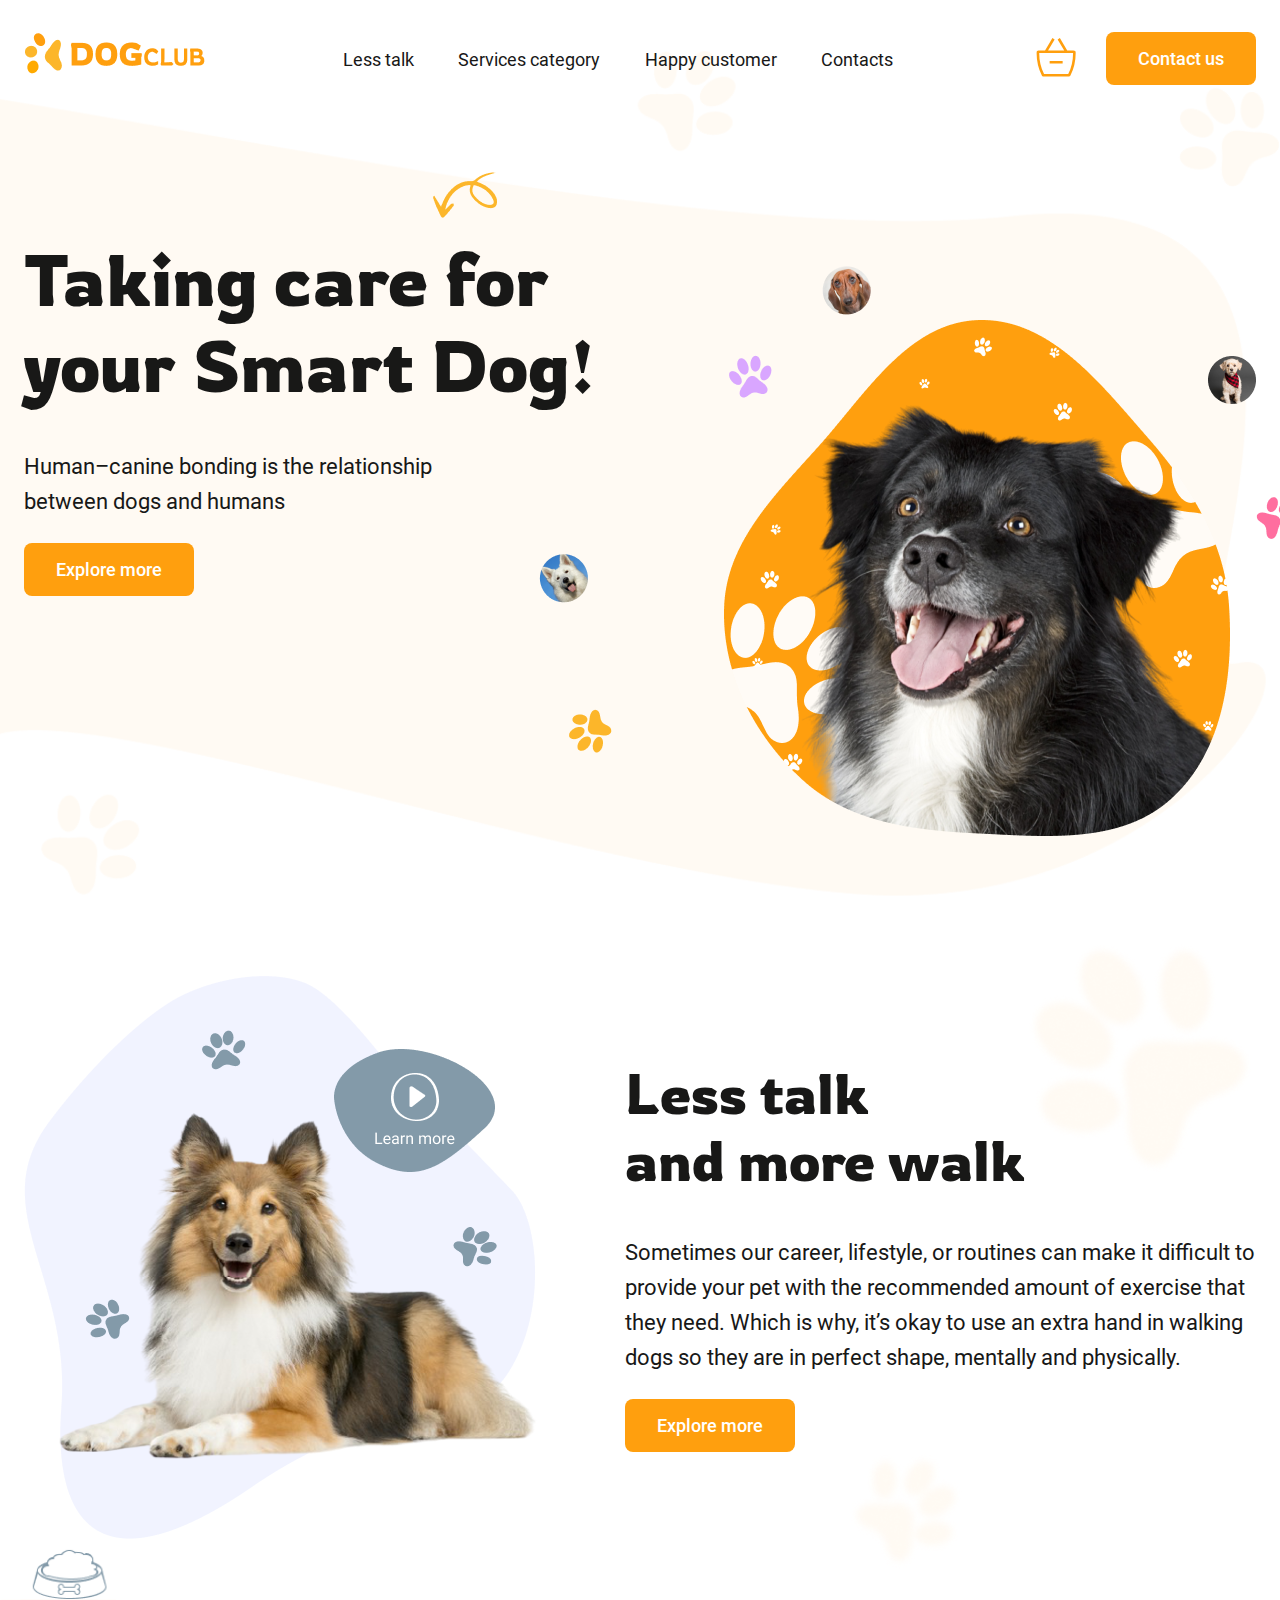
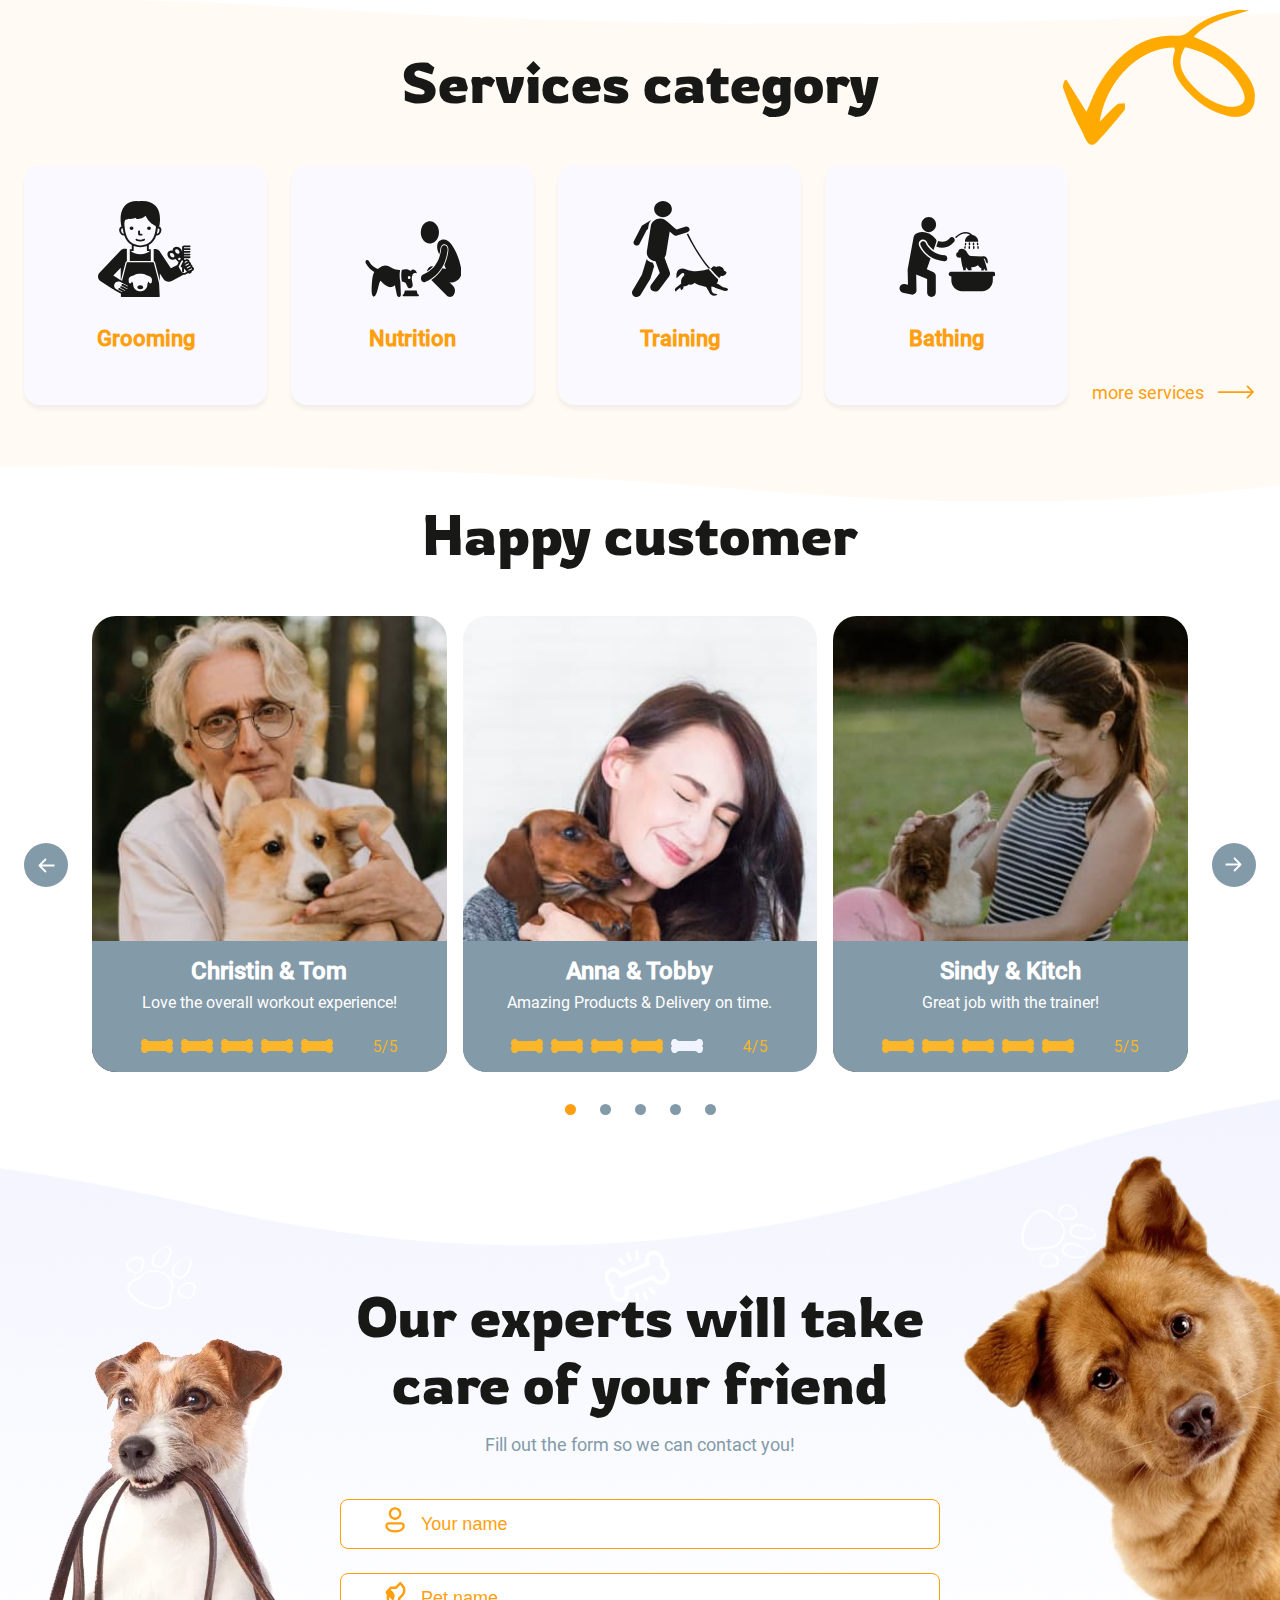
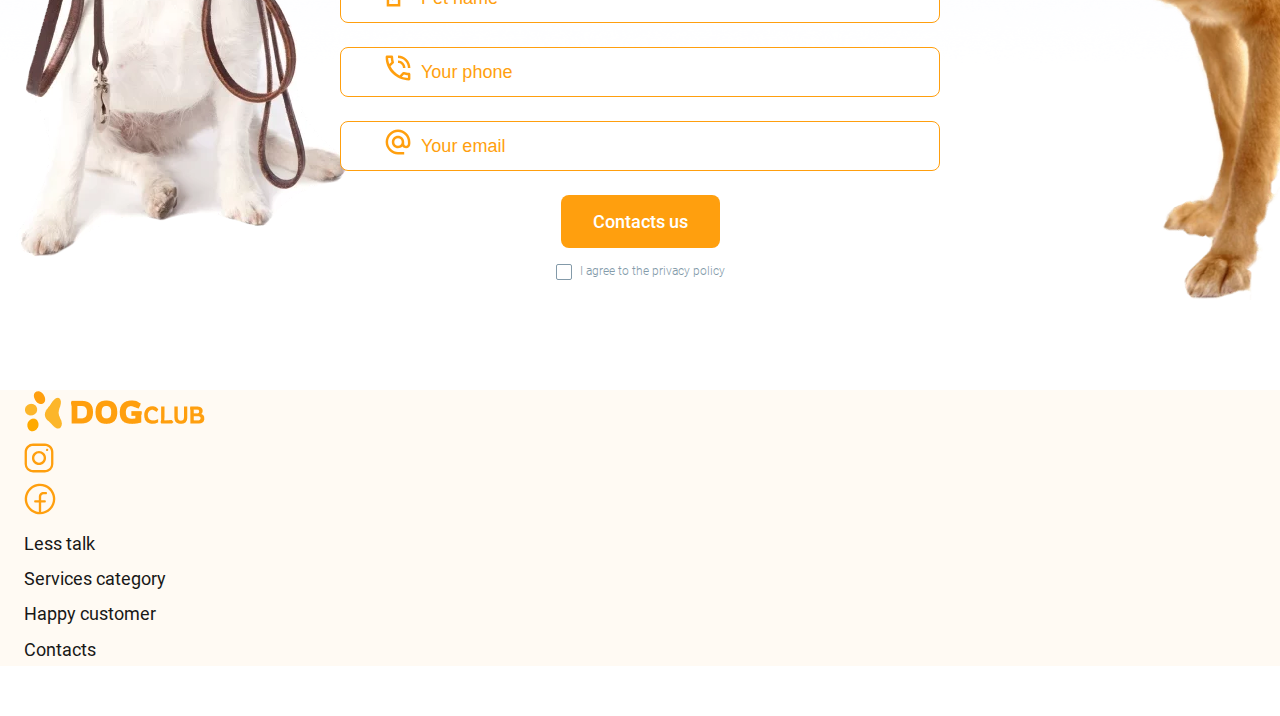
==== commit 01e7af78: "added contact section" ====
--- a/index.html
+++ b/index.html
@@ -552,6 +552,9 @@
           </p>
           <form name="contacts-form" autocomplete="off">
             <div class="contacts-section__form-field input">
+              <svg class="input__icon" width="20" height="26">
+                <use href="./images/icons.svg#icon-face"></use>
+              </svg>
               <label class="input__label visually-hidden">Your name</label>
               <input
                 class="input__window"
@@ -559,7 +562,67 @@
                 id="user-name"
                 name="user-name"
                 placeholder="Your name"
-              />
+                required
+              />
+            </div>
+            <div class="contacts-section__form-field input">
+              <svg class="input__icon" width="21" height="26">
+                <use href="./images/icons.svg#icon-dog"></use>
+              </svg>
+              <label class="input__label visually-hidden">Pet name</label>
+              <input
+                class="input__window"
+                type="text"
+                id="pet-name"
+                name="pet-name"
+                placeholder="Pet name"
+                required
+              />
+            </div>
+            <div class="contacts-section__form-field input">
+              <svg class="input__icon" width="26" height="26">
+                <use href="./images/icons.svg#icon-phone"></use>
+              </svg>
+              <label class="input__label visually-hidden">Your phone</label>
+              <input
+                class="input__window"
+                type="tel"
+                id="user-phone"
+                name="user-phone"
+                placeholder="Your phone"
+                required
+              />
+            </div>
+            <div class="contacts-section__form-field input">
+              <svg class="input__icon" width="26" height="26">
+                <use href="./images/icons.svg#icon-at"></use>
+              </svg>
+              <label class="input__label visually-hidden">Your email</label>
+              <input
+                class="input__window"
+                type="email"
+                id="user-email"
+                name="user-email"
+                placeholder="Your email"
+                required
+              />
+            </div>
+            <button type="submit" class="button contacts-section__btn">
+              Contacts us
+            </button>
+            <div class="contacts-section__checkbox-wrapper">
+              <div class="contacts-section__checkbox checkbox">
+                <input
+                  class="checkbox__window"
+                  type="checkbox"
+                  name="check-agree"
+                  id="check-agree"
+                  required
+                />
+                <label class="checkbox__label" for="check-agree"
+                  >I agree to the privacy policy</label
+                >
+              </div>
             </div>
           </form>
         </div>
@@ -567,26 +630,46 @@
     </main>
     <footer class="footer">
       <div class="container">
-        <a href="/">
-          <img
-            class="logo"
-            src="./images/logo.png"
-            srcset="./images/logo.png 1x, ./images/logo@2x.png 2x"
-            alt="company logo"
-        /></a>
-        <ul class="icons-list">
-          <li></li>
-          <li></li>
-        </ul>
-        <nav>
-          <ul>
-            <li><a href="#less-talk-section">Less talk</a></li>
-            <li><a href="#services-section">Services category</a></li>
-            <li><a href="#customer-section">Happy customer</a></li>
-            <li><a href="#contacts-section">Contacts</a></li>
-          </ul>
-        </nav>
-        <form action=""></form>
+        <div class="footer__container">
+          <div>
+            <a href="/">
+              <img
+                class="logo"
+                src="./images/logo.png"
+                srcset="./images/logo.png 1x, ./images/logo@2x.png 2x"
+                alt="company logo"
+            /></a>
+            <ul class="icons-list">
+              <li>
+                <a href="#">
+                  <svg class="footer__icon" width="30" height="30">
+                    <use href="./images/icons.svg#icon-insta"></use>
+                  </svg>
+                </a>
+              </li>
+              <li>
+                <a href="#">
+                  <svg class="footer__icon" width="32" height="32">
+                    <use href="./images/icons.svg#icon-facebook"></use>
+                  </svg>
+                </a>
+              </li>
+            </ul>
+          </div>
+          <nav>
+            <ul>
+              <li><a href="#less-talk-section" class="link">Less talk</a></li>
+              <li>
+                <a href="#services-section" class="link">Services category</a>
+              </li>
+              <li>
+                <a href="#customer-section" class="link">Happy customer</a>
+              </li>
+              <li><a href="#contacts-section" class="link">Contacts</a></li>
+            </ul>
+          </nav>
+          <form action=""></form>
+        </div>
       </div>
     </footer>
 
--- a/css/main.min.css
+++ b/css/main.min.css
@@ -1 +1 @@
-*{-webkit-box-sizing:border-box;box-sizing:border-box}body{color:var(--primary-dark);background-color:var(--primary-white);margin:0;font-family:"Roboto",sans-serif;font-size:22px;font-weight:400;line-height:1.6}a{text-decoration:none;display:inline-block}ul{padding:0;margin:0;list-style-type:none}h1,h2,h3,h4,h5,h6,p{margin-top:0}.container{width:100%;max-width:1288px;margin:0 auto;padding:0 24px}@font-face{font-display:swap;font-family:"Rowdies";font-style:normal;font-weight:400;src:url("../fonts/rowdies-v17-latin-regular.woff2") format("woff2"),url("../fonts/rowdies-v17-latin-regular.ttf") format("truetype")}@font-face{font-display:swap;font-family:"Rowdies";font-style:normal;font-weight:700;src:url("../fonts/rowdies-v17-latin-700.woff2") format("woff2"),url("../fonts/rowdies-v17-latin-700.ttf") format("truetype")}@font-face{font-display:swap;font-family:"Roboto";font-style:normal;font-weight:300;src:url("../fonts/roboto-v30-latin-300.woff2") format("woff2"),url("../fonts/roboto-v30-latin-300.ttf") format("truetype")}@font-face{font-display:swap;font-family:"Roboto";font-style:normal;font-weight:400;src:url("../fonts/roboto-v30-latin-regular.woff2") format("woff2"),url("../fonts/roboto-v30-latin-regular.ttf") format("truetype")}@font-face{font-display:swap;font-family:"Roboto";font-style:normal;font-weight:500;src:url("../fonts/roboto-v30-latin-500.woff2") format("woff2"),url("../fonts/roboto-v30-latin-500.ttf") format("truetype")}.visually-hidden{position:absolute;left:-10000px;top:auto;width:1px;height:1px;overflow:hidden}:root{--primary-white: #FFFFFF;--primary-yellow: #FF9F0E;--primary-dark: #181817;--secondary-yellow: #FCB62A;--secondary-beige: #FFFAF3;--secondary-blue: #F1F3FF;--secondary-grey-blue: #839AA9;--secondary-light-blue: #F9F9FF;--secondary-violet: #D9A6FF}.button{background-color:var(--primary-yellow);color:var(--primary-white);font-family:"Roboto",sans-serif;font-size:18px;font-weight:500;padding:16px 32px;border:none;border-radius:8px;cursor:pointer}.button:hover{background-color:var(--secondary-yellow)}.basket-btn{background-color:rgba(0,0,0,0);border:none;fill:var(--primary-yellow);cursor:pointer}.basket-btn:hover{fill:var(--secondary-yellow)}.carousel-btn{width:44px;height:44px;border-radius:50%;border:none;background-color:var(--secondary-grey-blue);display:-webkit-box;display:-ms-flexbox;display:flex;-webkit-box-align:center;-ms-flex-align:center;align-items:center;-webkit-box-pack:center;-ms-flex-pack:center;justify-content:center;cursor:pointer;fill:var(--primary-white);-ms-flex-negative:0;flex-shrink:0}.carousel-btn--right{-webkit-transform:rotate(180deg);transform:rotate(180deg)}.customer-card{border-radius:24px;overflow:hidden;position:relative;max-width:100%;height:456px}.customer-card__image{width:100%;height:100%;-o-object-fit:cover;object-fit:cover}.customer-card__text-block{position:absolute;bottom:0;left:0;right:0;padding:16px 0 16px;background-color:var(--secondary-grey-blue);color:var(--primary-white);display:-webkit-box;display:-ms-flexbox;display:flex;-webkit-box-align:center;-ms-flex-align:center;align-items:center;-webkit-box-orient:vertical;-webkit-box-direction:normal;-ms-flex-direction:column;flex-direction:column}.customer-card__title{font-weight:600;font-size:24px;line-height:1.2;margin-bottom:8px}.customer-card__rate,.customer-card__text{font-size:16px;line-height:1.2;margin-bottom:24px}.customer-card__review{display:-webkit-box;display:-ms-flexbox;display:flex;gap:40px;-webkit-box-align:center;-ms-flex-align:center;align-items:center}.customer-card__star-bones{display:-webkit-box;display:-ms-flexbox;display:flex;gap:8px}.customer-card__bone{fill:var(--secondary-yellow)}.customer-card__bone--white{fill:var(--secondary-blue)}.customer-card__rate{color:var(--secondary-yellow);margin:0}.link{font-size:18px;color:var(--primary-dark)}.link:hover{color:var(--primary-yellow)}.pagination{display:-webkit-box;display:-ms-flexbox;display:flex;-webkit-box-align:center;-ms-flex-align:center;align-items:center;-webkit-box-pack:center;-ms-flex-pack:center;justify-content:center;gap:24px;margin-top:32px}.pagination__button{background-color:var(--secondary-grey-blue);width:11px;height:11px;padding:0;border-radius:50%}.pagination__button--active{background-color:var(--primary-yellow)}.services-card{background-color:var(--secondary-light-blue);height:240px;width:100%;display:-webkit-box;display:-ms-flexbox;display:flex;-webkit-box-orient:vertical;-webkit-box-direction:normal;-ms-flex-direction:column;flex-direction:column;-webkit-box-align:center;-ms-flex-align:center;align-items:center;-webkit-box-pack:end;-ms-flex-pack:end;justify-content:flex-end;gap:24px;border-radius:16px;-webkit-box-shadow:0px 4px 4px 0px rgba(24,24,23,.0509803922);box-shadow:0px 4px 4px 0px rgba(24,24,23,.0509803922);padding-bottom:48px;-webkit-transition:-webkit-transform .3s;transition:-webkit-transform .3s;transition:transform .3s;transition:transform .3s, -webkit-transform .3s}.services-card__icon{fill:var(--primary-dark)}.services-card__title{font-weight:600;color:var(--primary-yellow);margin-bottom:0}.services-card:hover{-webkit-transform:scale(1.02);transform:scale(1.02)}.contacts-section{padding-top:168px}.contacts-section__title{max-width:605px;text-align:center;margin:0 auto 16px}.contacts-section__text{font-size:18px;line-height:1.3;color:var(--secondary-grey-blue);text-align:center;margin-bottom:42px}.customer-section__title{margin-bottom:48px}.customer-section__slider{display:-webkit-box;display:-ms-flexbox;display:flex;gap:24px;-webkit-box-align:center;-ms-flex-align:center;align-items:center;-webkit-box-pack:center;-ms-flex-pack:center;justify-content:center}.customer-section__container{overflow:hidden}.customer-section__list-temperary{display:-webkit-box;display:-ms-flexbox;display:flex;gap:16px}.header{position:absolute;width:100%}.header__flex-container{padding:32px 0;display:-webkit-box;display:-ms-flexbox;display:flex;-webkit-box-align:center;-ms-flex-align:center;align-items:center;-webkit-box-pack:justify;-ms-flex-pack:justify;justify-content:space-between;gap:24px}.header__logo-box{-webkit-box-flex:1;-ms-flex-positive:1;flex-grow:1}.header__nav{-webkit-box-flex:2;-ms-flex-positive:2;flex-grow:2}.header__link-list{display:-webkit-box;display:-ms-flexbox;display:flex;-webkit-box-pack:space-evenly;-ms-flex-pack:space-evenly;justify-content:space-evenly;gap:12px}.header__btns-box{display:-webkit-box;display:-ms-flexbox;display:flex;-webkit-box-flex:1;-ms-flex-positive:1;flex-grow:1;-webkit-box-pack:end;-ms-flex-pack:end;justify-content:end;-webkit-box-align:center;-ms-flex-align:center;align-items:center;gap:24px}.hero-section{background:no-repeat url(../../images/hero-back.png);background-size:cover;background-position:bottom right;padding:236px 0 65px}.hero-section__flex-container{display:-webkit-box;display:-ms-flexbox;display:flex;gap:65px}.hero-section__left-box{max-width:635px;position:relative}.hero-section__decor-one{position:absolute;right:62px;bottom:234px}.hero-section__decor-two{position:absolute;right:42px;bottom:86px}.hero-section__title{position:relative;font-family:"Rowdies",sans-serif;font-size:72px;font-weight:400;line-height:1.2;margin-bottom:40px}.hero-section__title::before{content:"";background-image:url(/images/arrow.png);width:67px;height:52px;position:absolute;top:-67px;right:160px}.hero-section__text{margin-bottom:24px}.hero-section__right-box{padding:84px 26px 0 0;position:relative}.hero-section__decor-three{position:absolute;left:0;top:112px}.hero-section__decor-four{position:absolute;left:93px;top:24px}.hero-section__decor-five{position:absolute;top:120px;right:0}.hero-section__decor-six{position:absolute;top:254px;right:-54px}.less-talk-section{padding:65px 0 50px;background:no-repeat url(../../images/less-talk.png);background-size:cover;background-position:bottom right}.less-talk-section__flex-container{display:-webkit-box;display:-ms-flexbox;display:flex;gap:84px}.less-talk-section__left-box{position:relative}.less-talk-section__player-btn{background-color:rgba(0,0,0,0);border:none;position:absolute;top:72px;right:40px;cursor:pointer;-webkit-transition:-webkit-transform .2s;transition:-webkit-transform .2s;transition:transform .2s;transition:transform .2s, -webkit-transform .2s}.less-talk-section__player-btn:hover{-webkit-transform:scale(1.02);transform:scale(1.02)}.less-talk-section__right-box{padding-top:84px}.less-talk-section__title{margin-bottom:40px}.less-talk-section__text{margin-bottom:24px}.services-section{padding:50px 0 96px;background:no-repeat url(/images/services-back.png);background-size:cover;position:relative}.services-section__arrow-dec{position:absolute;top:0;right:20px}.services-section__title{margin-bottom:48px;text-align:center}.services-section__flex-cards-btn{display:-webkit-box;display:-ms-flexbox;display:flex;-webkit-box-align:end;-ms-flex-align:end;align-items:flex-end;gap:24px}.services-section__cards-box{display:-webkit-box;display:-ms-flexbox;display:flex;gap:24px;-webkit-box-flex:2;-ms-flex-positive:2;flex-grow:2}.services-section__card-item{width:100%}.services-section__link-card{display:block}.services-section__link{font-size:18px;line-height:1.3;color:var(--primary-yellow)}.services-section__arrow{margin-left:8px;fill:var(--primary-yellow)}.section-title{font-family:"Rowdies",sans-serif;font-size:56px;font-weight:400;line-height:1.2}.section-title--centred{text-align:center}/*# sourceMappingURL=main.min.css.map */+*{-webkit-box-sizing:border-box;box-sizing:border-box}body{color:var(--primary-dark);background-color:var(--primary-white);margin:0;font-family:"Roboto",sans-serif;font-size:22px;font-weight:400;line-height:1.6}a{text-decoration:none;display:inline-block}ul{padding:0;margin:0;list-style-type:none}h1,h2,h3,h4,h5,h6,p{margin-top:0}.container{width:100%;max-width:1288px;margin:0 auto;padding:0 24px}@font-face{font-display:swap;font-family:"Rowdies";font-style:normal;font-weight:400;src:url("../fonts/rowdies-v17-latin-regular.woff2") format("woff2"),url("../fonts/rowdies-v17-latin-regular.ttf") format("truetype")}@font-face{font-display:swap;font-family:"Rowdies";font-style:normal;font-weight:700;src:url("../fonts/rowdies-v17-latin-700.woff2") format("woff2"),url("../fonts/rowdies-v17-latin-700.ttf") format("truetype")}@font-face{font-display:swap;font-family:"Roboto";font-style:normal;font-weight:300;src:url("../fonts/roboto-v30-latin-300.woff2") format("woff2"),url("../fonts/roboto-v30-latin-300.ttf") format("truetype")}@font-face{font-display:swap;font-family:"Roboto";font-style:normal;font-weight:400;src:url("../fonts/roboto-v30-latin-regular.woff2") format("woff2"),url("../fonts/roboto-v30-latin-regular.ttf") format("truetype")}@font-face{font-display:swap;font-family:"Roboto";font-style:normal;font-weight:500;src:url("../fonts/roboto-v30-latin-500.woff2") format("woff2"),url("../fonts/roboto-v30-latin-500.ttf") format("truetype")}.visually-hidden{position:absolute;left:-10000px;top:auto;width:1px;height:1px;overflow:hidden}:root{--primary-white: #FFFFFF;--primary-yellow: #FF9F0E;--primary-dark: #181817;--secondary-yellow: #FCB62A;--secondary-beige: #FFFAF3;--secondary-blue: #F1F3FF;--secondary-grey-blue: #839AA9;--secondary-light-blue: #F9F9FF;--secondary-violet: #D9A6FF}.button{display:block;background-color:var(--primary-yellow);color:var(--primary-white);font-family:"Roboto",sans-serif;font-size:18px;font-weight:500;padding:16px 32px;border:none;border-radius:8px;cursor:pointer}.button:hover{background-color:var(--secondary-yellow)}.basket-btn{background-color:rgba(0,0,0,0);border:none;fill:var(--primary-yellow);cursor:pointer}.basket-btn:hover{fill:var(--secondary-yellow)}.carousel-btn{width:44px;height:44px;border-radius:50%;border:none;background-color:var(--secondary-grey-blue);display:-webkit-box;display:-ms-flexbox;display:flex;-webkit-box-align:center;-ms-flex-align:center;align-items:center;-webkit-box-pack:center;-ms-flex-pack:center;justify-content:center;cursor:pointer;fill:var(--primary-white);-ms-flex-negative:0;flex-shrink:0;-webkit-transition:background-color .3s;transition:background-color .3s}.carousel-btn--right{-webkit-transform:rotate(180deg);transform:rotate(180deg)}.carousel-btn:hover{background-color:var(--primary-yellow)}.customer-card{border-radius:24px;overflow:hidden;position:relative;max-width:100%;height:456px}.customer-card__image{width:100%;height:100%;-o-object-fit:cover;object-fit:cover}.customer-card__text-block{position:absolute;bottom:0;left:0;right:0;padding:16px 0 16px;background-color:var(--secondary-grey-blue);color:var(--primary-white);display:-webkit-box;display:-ms-flexbox;display:flex;-webkit-box-align:center;-ms-flex-align:center;align-items:center;-webkit-box-orient:vertical;-webkit-box-direction:normal;-ms-flex-direction:column;flex-direction:column}.customer-card__title{font-weight:600;font-size:24px;line-height:1.2;margin-bottom:8px}.customer-card__rate,.customer-card__text{font-size:16px;line-height:1.2;margin-bottom:24px}.customer-card__review{display:-webkit-box;display:-ms-flexbox;display:flex;gap:40px;-webkit-box-align:center;-ms-flex-align:center;align-items:center}.customer-card__star-bones{display:-webkit-box;display:-ms-flexbox;display:flex;gap:8px}.customer-card__bone{fill:var(--secondary-yellow)}.customer-card__bone--white{fill:var(--secondary-blue)}.customer-card__rate{color:var(--secondary-yellow);margin:0}.input{position:relative;max-width:600px;margin:auto}.input__icon{position:absolute;left:45px;top:8px;fill:var(--primary-yellow)}.input__window{padding:14px 35px 13px 80px;border-radius:8px;border:solid 1px var(--primary-yellow);width:100%;font-size:18px}.input__window::-webkit-input-placeholder{line-height:1.3;color:var(--primary-yellow)}.input__window::-moz-placeholder{line-height:1.3;color:var(--primary-yellow)}.input__window:-ms-input-placeholder{line-height:1.3;color:var(--primary-yellow)}.input__window::-ms-input-placeholder{line-height:1.3;color:var(--primary-yellow)}.input__window::placeholder{line-height:1.3;color:var(--primary-yellow)}.input__window:focus{border-color:var(--primary-yellow);outline:none}.input__window:focus::-webkit-input-placeholder{color:var(--primary-dark)}.input__window:focus::-moz-placeholder{color:var(--primary-dark)}.input__window:focus:-ms-input-placeholder{color:var(--primary-dark)}.input__window:focus::-ms-input-placeholder{color:var(--primary-dark)}.input__window:focus::placeholder{color:var(--primary-dark)}.checkbox{display:-webkit-box;display:-ms-flexbox;display:flex;gap:8px;-webkit-box-align:center;-ms-flex-align:center;align-items:center}.checkbox__window{width:16px;height:16px;border-radius:2px;-webkit-appearance:none;-moz-appearance:none;appearance:none;border:1px solid var(--secondary-grey-blue);margin:0}.checkbox__window:checked{background:no-repeat url(/images/check-mark.svg);background-size:8px;background-position:center}.checkbox__label{font-weight:300;font-size:12px;line-height:1.2;color:var(--secondary-grey-blue)}.link{font-size:18px;color:var(--primary-dark)}.link:hover{color:var(--primary-yellow)}.pagination{display:-webkit-box;display:-ms-flexbox;display:flex;-webkit-box-align:center;-ms-flex-align:center;align-items:center;-webkit-box-pack:center;-ms-flex-pack:center;justify-content:center;gap:24px;margin-top:32px}.pagination__button{background-color:var(--secondary-grey-blue);width:11px;height:11px;padding:0;border-radius:50%}.pagination__button--active{background-color:var(--primary-yellow)}.services-card{background-color:var(--secondary-light-blue);height:240px;width:100%;display:-webkit-box;display:-ms-flexbox;display:flex;-webkit-box-orient:vertical;-webkit-box-direction:normal;-ms-flex-direction:column;flex-direction:column;-webkit-box-align:center;-ms-flex-align:center;align-items:center;-webkit-box-pack:end;-ms-flex-pack:end;justify-content:flex-end;gap:24px;border-radius:16px;-webkit-box-shadow:0px 4px 4px 0px rgba(24,24,23,.0509803922);box-shadow:0px 4px 4px 0px rgba(24,24,23,.0509803922);padding-bottom:48px;-webkit-transition:-webkit-transform .3s;transition:-webkit-transform .3s;transition:transform .3s;transition:transform .3s, -webkit-transform .3s}.services-card__icon{fill:var(--primary-dark)}.services-card__title{font-weight:600;color:var(--primary-yellow);margin-bottom:0}.services-card:hover{-webkit-transform:scale(1.02);transform:scale(1.02)}.contacts-section{padding-top:238px;background:no-repeat center top url(/images/contacts-back.png);background-size:cover;margin-top:-70px;position:relative}.contacts-section__title{max-width:605px;text-align:center;margin:0 auto 16px}.contacts-section__text{font-size:18px;line-height:1.3;color:var(--secondary-grey-blue);text-align:center;margin-bottom:42px}.contacts-section__form-field{margin-bottom:24px}.contacts-section__btn{margin:0 auto 16px}.contacts-section__checkbox-wrapper{display:-webkit-box;display:-ms-flexbox;display:flex;-webkit-box-pack:center;-ms-flex-pack:center;justify-content:center}.contacts-section::before{content:"";background-image:url(/images/dog-with-leash.png);position:absolute;background-size:100% 100%;width:353px;height:520px;bottom:23px}.contacts-section::after{content:"";background-image:url(/images/dog-around-corner.png);position:absolute;background-size:100% 100%;width:322px;height:752px;bottom:-20px;right:0}.customer-section__title{margin-bottom:48px}.customer-section__slider{display:-webkit-box;display:-ms-flexbox;display:flex;gap:24px;-webkit-box-align:center;-ms-flex-align:center;align-items:center;-webkit-box-pack:center;-ms-flex-pack:center;justify-content:center}.customer-section__container{overflow:hidden}.customer-section__list-temperary{display:-webkit-box;display:-ms-flexbox;display:flex;gap:16px}.footer{margin:110px 0 50px;background-color:var(--secondary-beige)}.footer__container{padding-right:295px}.footer__icon{fill:var(--primary-yellow)}.header{position:absolute;width:100%}.header__flex-container{padding:32px 0;display:-webkit-box;display:-ms-flexbox;display:flex;-webkit-box-align:center;-ms-flex-align:center;align-items:center;-webkit-box-pack:justify;-ms-flex-pack:justify;justify-content:space-between;gap:24px}.header__logo-box{-webkit-box-flex:1;-ms-flex-positive:1;flex-grow:1}.header__nav{-webkit-box-flex:2;-ms-flex-positive:2;flex-grow:2}.header__link-list{display:-webkit-box;display:-ms-flexbox;display:flex;-webkit-box-pack:space-evenly;-ms-flex-pack:space-evenly;justify-content:space-evenly;gap:12px}.header__btns-box{display:-webkit-box;display:-ms-flexbox;display:flex;-webkit-box-flex:1;-ms-flex-positive:1;flex-grow:1;-webkit-box-pack:end;-ms-flex-pack:end;justify-content:end;-webkit-box-align:center;-ms-flex-align:center;align-items:center;gap:24px}.hero-section{background:no-repeat url(../../images/hero-back.png);background-size:cover;background-position:bottom right;padding:236px 0 65px}.hero-section__flex-container{display:-webkit-box;display:-ms-flexbox;display:flex;gap:65px}.hero-section__left-box{max-width:635px;position:relative}.hero-section__decor-one{position:absolute;right:62px;bottom:234px}.hero-section__decor-two{position:absolute;right:42px;bottom:86px}.hero-section__title{position:relative;font-family:"Rowdies",sans-serif;font-size:72px;font-weight:400;line-height:1.2;margin-bottom:40px}.hero-section__title::before{content:"";background-image:url(/images/arrow.png);width:67px;height:52px;position:absolute;top:-67px;right:160px}.hero-section__text{margin-bottom:24px}.hero-section__right-box{padding:84px 26px 0 0;position:relative}.hero-section__decor-three{position:absolute;left:0;top:112px}.hero-section__decor-four{position:absolute;left:93px;top:24px}.hero-section__decor-five{position:absolute;top:120px;right:0}.hero-section__decor-six{position:absolute;top:254px;right:-54px}.less-talk-section{padding:65px 0 50px;background:no-repeat url(../../images/less-talk.png);background-size:cover;background-position:bottom right}.less-talk-section__flex-container{display:-webkit-box;display:-ms-flexbox;display:flex;gap:84px}.less-talk-section__left-box{position:relative}.less-talk-section__player-btn{background-color:rgba(0,0,0,0);border:none;position:absolute;top:72px;right:40px;cursor:pointer;-webkit-transition:-webkit-transform .2s;transition:-webkit-transform .2s;transition:transform .2s;transition:transform .2s, -webkit-transform .2s}.less-talk-section__player-btn:hover{-webkit-transform:scale(1.02);transform:scale(1.02)}.less-talk-section__right-box{padding-top:84px}.less-talk-section__title{margin-bottom:40px}.less-talk-section__text{margin-bottom:24px}.services-section{padding:50px 0 96px;background:no-repeat url(/images/services-back.png);background-size:cover;position:relative}.services-section__arrow-dec{position:absolute;top:0;right:20px}.services-section__title{margin-bottom:48px;text-align:center}.services-section__flex-cards-btn{display:-webkit-box;display:-ms-flexbox;display:flex;-webkit-box-align:end;-ms-flex-align:end;align-items:flex-end;gap:24px}.services-section__cards-box{display:-webkit-box;display:-ms-flexbox;display:flex;gap:24px;-webkit-box-flex:2;-ms-flex-positive:2;flex-grow:2}.services-section__card-item{width:100%}.services-section__link-card{display:block}.services-section__link{font-size:18px;line-height:1.3;color:var(--primary-yellow)}.services-section__arrow{margin-left:8px;fill:var(--primary-yellow)}.section-title{font-family:"Rowdies",sans-serif;font-size:56px;font-weight:400;line-height:1.2}.section-title--centred{text-align:center}/*# sourceMappingURL=main.min.css.map */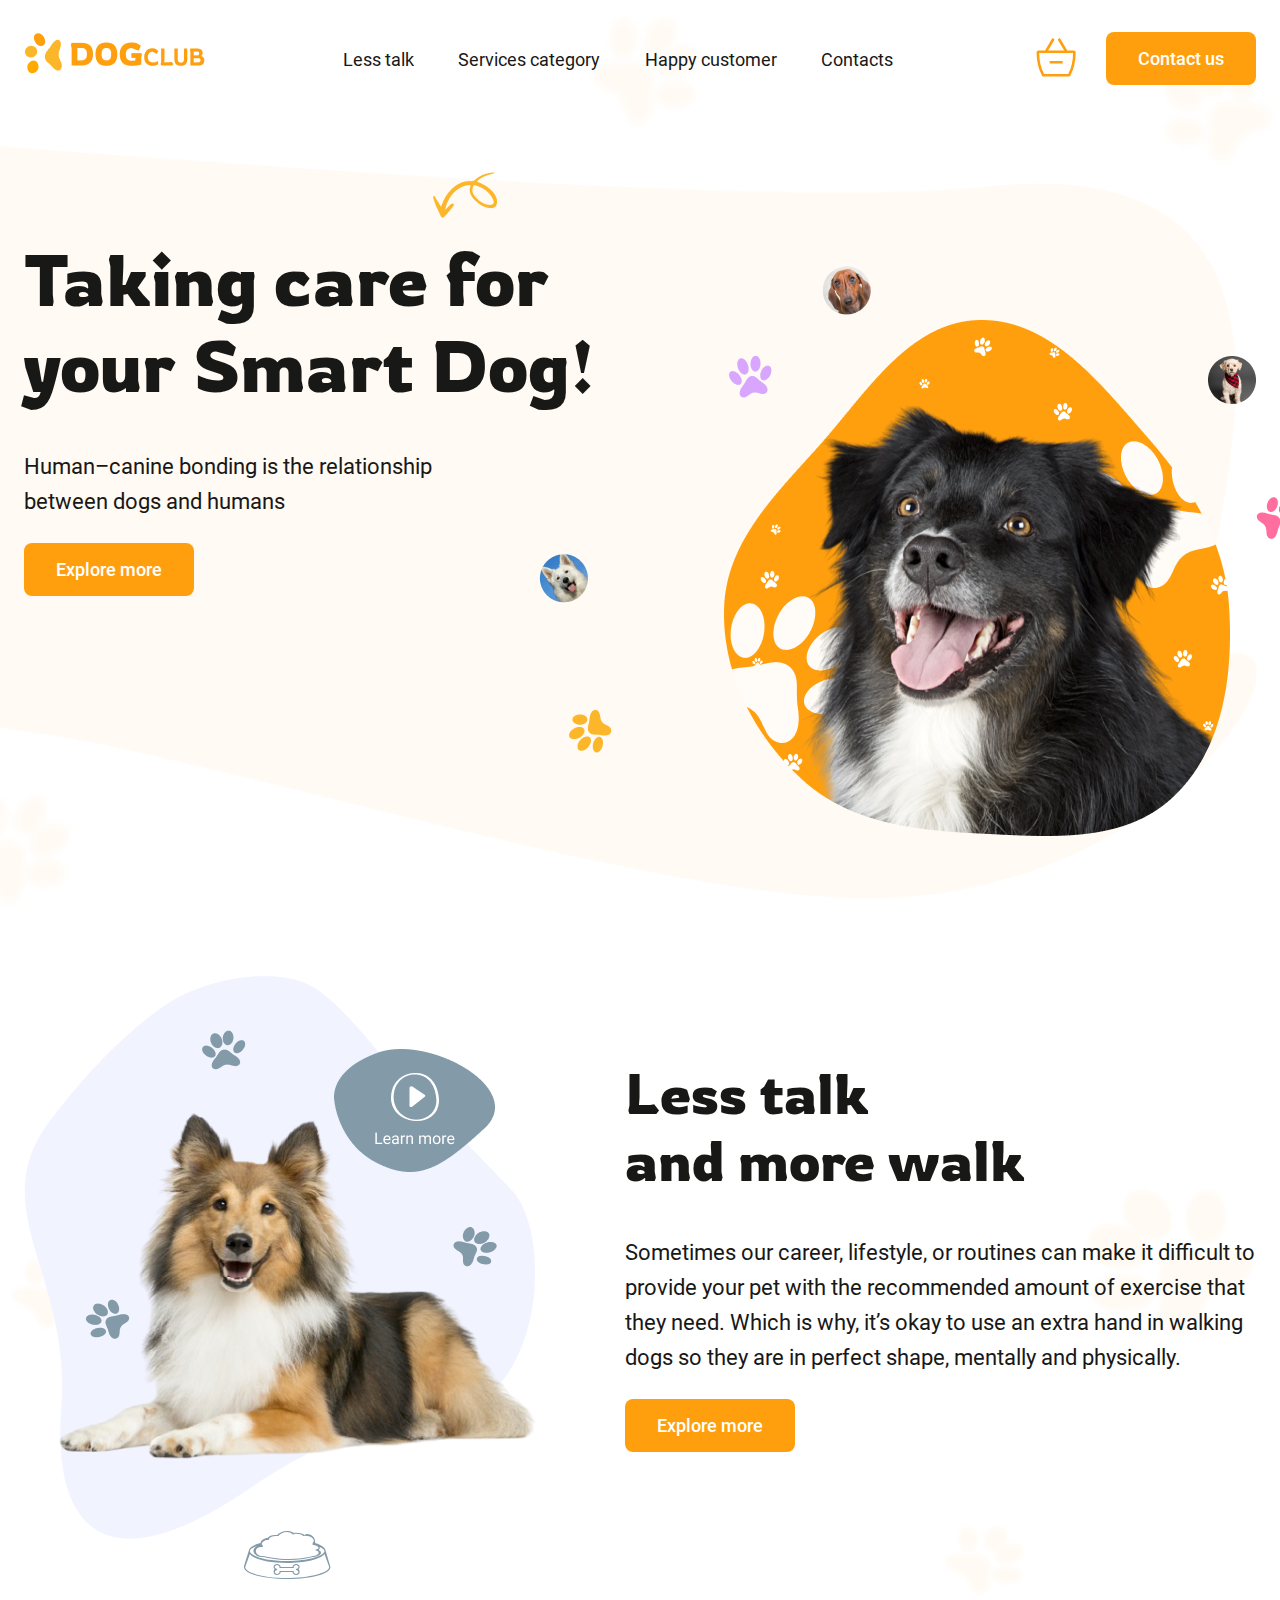
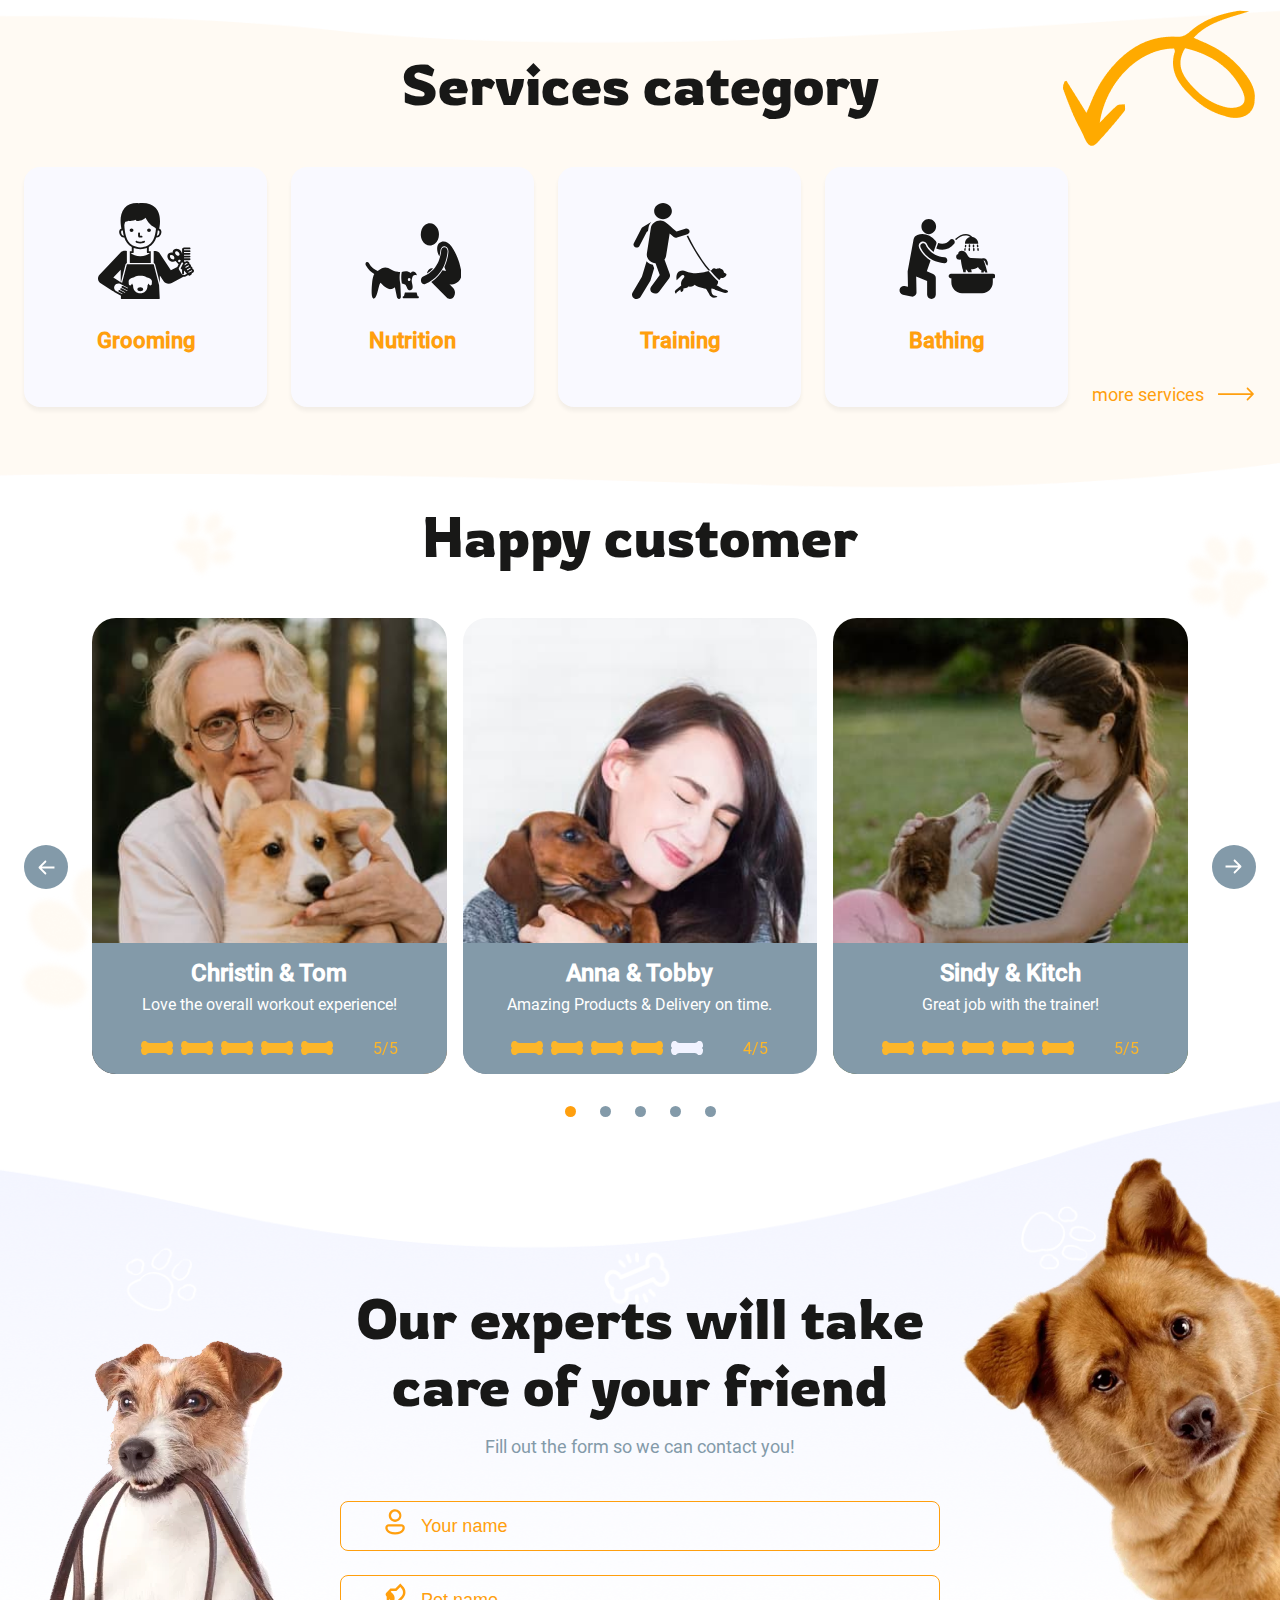
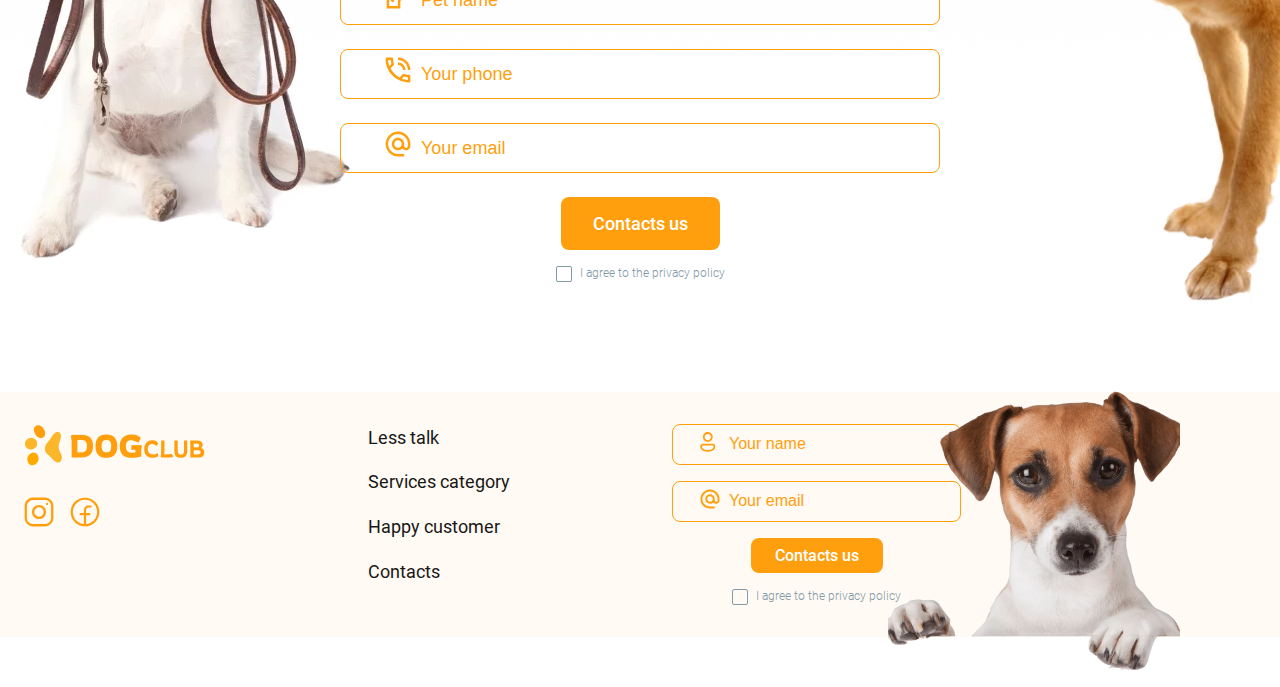
==== commit 62f82ba9: "added footer, made backgrounds" ====
--- a/index.html
+++ b/index.html
@@ -114,6 +114,11 @@
         <div class="container">
           <div class="less-talk-section__flex-container">
             <div class="less-talk-section__left-box">
+              <img
+                class="less-talk-section__food-icon"
+                src="./images/food-icon.svg"
+                alt="icon with dog food"
+              />
               <button type="button" class="less-talk-section__player-btn">
                 <img
                   src="./images/video.png"
@@ -631,15 +636,15 @@
     <footer class="footer">
       <div class="container">
         <div class="footer__container">
-          <div>
-            <a href="/">
+          <div class="footer__logo-icons">
+            <a class="footer__logo" href="/">
               <img
                 class="logo"
                 src="./images/logo.png"
                 srcset="./images/logo.png 1x, ./images/logo@2x.png 2x"
                 alt="company logo"
             /></a>
-            <ul class="icons-list">
+            <ul class="footer__icons-list">
               <li>
                 <a href="#">
                   <svg class="footer__icon" width="30" height="30">
@@ -649,7 +654,7 @@
               </li>
               <li>
                 <a href="#">
-                  <svg class="footer__icon" width="32" height="32">
+                  <svg class="footer__icon" width="30" height="30">
                     <use href="./images/icons.svg#icon-facebook"></use>
                   </svg>
                 </a>
@@ -657,18 +662,76 @@
             </ul>
           </div>
           <nav>
-            <ul>
-              <li><a href="#less-talk-section" class="link">Less talk</a></li>
-              <li>
+            <ul class="footer__links">
+              <li class="footer__links-items">
+                <a href="#less-talk-section" class="link">Less talk</a>
+              </li>
+              <li class="footer__links-items">
                 <a href="#services-section" class="link">Services category</a>
               </li>
-              <li>
+              <li class="footer__links-items">
                 <a href="#customer-section" class="link">Happy customer</a>
               </li>
-              <li><a href="#contacts-section" class="link">Contacts</a></li>
+              <li class="footer__links-items">
+                <a href="#contacts-section" class="link">Contacts</a>
+              </li>
             </ul>
           </nav>
-          <form action=""></form>
+          <form name="footer-form" autocomplete="off">
+            <div class="footer__form-field input input--small">
+              <svg
+                class="input__icon input__icon--small"
+                width="15.5"
+                height="20"
+              >
+                <use href="./images/icons.svg#icon-face"></use>
+              </svg>
+              <label class="input__label visually-hidden"></label>
+              <input
+                class="input__window input__window--small"
+                type="text"
+                id="user-name"
+                name="user-name"
+                placeholder="Your name"
+                required
+              />
+            </div>
+            <div class="footer__form-field input input--small">
+              <svg
+                class="input__icon input__icon--small"
+                width="20"
+                height="20"
+              >
+                <use href="./images/icons.svg#icon-at"></use>
+              </svg>
+              <label class="input__label visually-hidden"></label>
+              <input
+                class="input__window input__window--small"
+                type="email"
+                id="user-email"
+                name="user-email"
+                placeholder="Your email"
+                required
+              />
+            </div>
+            <button type="submit" class="button button--small footer__btn">
+              Contacts us
+            </button>
+            <div class="contacts-section__checkbox-wrapper">
+              <div class="contacts-section__checkbox checkbox">
+                <input
+                  class="checkbox__window"
+                  type="checkbox"
+                  name="check-agree"
+                  id="check-agree"
+                  required
+                />
+                <label class="checkbox__label" for="check-agree"
+                  >I agree to the privacy policy</label
+                >
+              </div>
+            </div>
+          </form>
         </div>
       </div>
     </footer>
--- a/css/main.min.css
+++ b/css/main.min.css
@@ -1 +1 @@
-*{-webkit-box-sizing:border-box;box-sizing:border-box}body{color:var(--primary-dark);background-color:var(--primary-white);margin:0;font-family:"Roboto",sans-serif;font-size:22px;font-weight:400;line-height:1.6}a{text-decoration:none;display:inline-block}ul{padding:0;margin:0;list-style-type:none}h1,h2,h3,h4,h5,h6,p{margin-top:0}.container{width:100%;max-width:1288px;margin:0 auto;padding:0 24px}@font-face{font-display:swap;font-family:"Rowdies";font-style:normal;font-weight:400;src:url("../fonts/rowdies-v17-latin-regular.woff2") format("woff2"),url("../fonts/rowdies-v17-latin-regular.ttf") format("truetype")}@font-face{font-display:swap;font-family:"Rowdies";font-style:normal;font-weight:700;src:url("../fonts/rowdies-v17-latin-700.woff2") format("woff2"),url("../fonts/rowdies-v17-latin-700.ttf") format("truetype")}@font-face{font-display:swap;font-family:"Roboto";font-style:normal;font-weight:300;src:url("../fonts/roboto-v30-latin-300.woff2") format("woff2"),url("../fonts/roboto-v30-latin-300.ttf") format("truetype")}@font-face{font-display:swap;font-family:"Roboto";font-style:normal;font-weight:400;src:url("../fonts/roboto-v30-latin-regular.woff2") format("woff2"),url("../fonts/roboto-v30-latin-regular.ttf") format("truetype")}@font-face{font-display:swap;font-family:"Roboto";font-style:normal;font-weight:500;src:url("../fonts/roboto-v30-latin-500.woff2") format("woff2"),url("../fonts/roboto-v30-latin-500.ttf") format("truetype")}.visually-hidden{position:absolute;left:-10000px;top:auto;width:1px;height:1px;overflow:hidden}:root{--primary-white: #FFFFFF;--primary-yellow: #FF9F0E;--primary-dark: #181817;--secondary-yellow: #FCB62A;--secondary-beige: #FFFAF3;--secondary-blue: #F1F3FF;--secondary-grey-blue: #839AA9;--secondary-light-blue: #F9F9FF;--secondary-violet: #D9A6FF}.button{display:block;background-color:var(--primary-yellow);color:var(--primary-white);font-family:"Roboto",sans-serif;font-size:18px;font-weight:500;padding:16px 32px;border:none;border-radius:8px;cursor:pointer}.button:hover{background-color:var(--secondary-yellow)}.basket-btn{background-color:rgba(0,0,0,0);border:none;fill:var(--primary-yellow);cursor:pointer}.basket-btn:hover{fill:var(--secondary-yellow)}.carousel-btn{width:44px;height:44px;border-radius:50%;border:none;background-color:var(--secondary-grey-blue);display:-webkit-box;display:-ms-flexbox;display:flex;-webkit-box-align:center;-ms-flex-align:center;align-items:center;-webkit-box-pack:center;-ms-flex-pack:center;justify-content:center;cursor:pointer;fill:var(--primary-white);-ms-flex-negative:0;flex-shrink:0;-webkit-transition:background-color .3s;transition:background-color .3s}.carousel-btn--right{-webkit-transform:rotate(180deg);transform:rotate(180deg)}.carousel-btn:hover{background-color:var(--primary-yellow)}.customer-card{border-radius:24px;overflow:hidden;position:relative;max-width:100%;height:456px}.customer-card__image{width:100%;height:100%;-o-object-fit:cover;object-fit:cover}.customer-card__text-block{position:absolute;bottom:0;left:0;right:0;padding:16px 0 16px;background-color:var(--secondary-grey-blue);color:var(--primary-white);display:-webkit-box;display:-ms-flexbox;display:flex;-webkit-box-align:center;-ms-flex-align:center;align-items:center;-webkit-box-orient:vertical;-webkit-box-direction:normal;-ms-flex-direction:column;flex-direction:column}.customer-card__title{font-weight:600;font-size:24px;line-height:1.2;margin-bottom:8px}.customer-card__rate,.customer-card__text{font-size:16px;line-height:1.2;margin-bottom:24px}.customer-card__review{display:-webkit-box;display:-ms-flexbox;display:flex;gap:40px;-webkit-box-align:center;-ms-flex-align:center;align-items:center}.customer-card__star-bones{display:-webkit-box;display:-ms-flexbox;display:flex;gap:8px}.customer-card__bone{fill:var(--secondary-yellow)}.customer-card__bone--white{fill:var(--secondary-blue)}.customer-card__rate{color:var(--secondary-yellow);margin:0}.input{position:relative;max-width:600px;margin:auto}.input__icon{position:absolute;left:45px;top:8px;fill:var(--primary-yellow)}.input__window{padding:14px 35px 13px 80px;border-radius:8px;border:solid 1px var(--primary-yellow);width:100%;font-size:18px}.input__window::-webkit-input-placeholder{line-height:1.3;color:var(--primary-yellow)}.input__window::-moz-placeholder{line-height:1.3;color:var(--primary-yellow)}.input__window:-ms-input-placeholder{line-height:1.3;color:var(--primary-yellow)}.input__window::-ms-input-placeholder{line-height:1.3;color:var(--primary-yellow)}.input__window::placeholder{line-height:1.3;color:var(--primary-yellow)}.input__window:focus{border-color:var(--primary-yellow);outline:none}.input__window:focus::-webkit-input-placeholder{color:var(--primary-dark)}.input__window:focus::-moz-placeholder{color:var(--primary-dark)}.input__window:focus:-ms-input-placeholder{color:var(--primary-dark)}.input__window:focus::-ms-input-placeholder{color:var(--primary-dark)}.input__window:focus::placeholder{color:var(--primary-dark)}.checkbox{display:-webkit-box;display:-ms-flexbox;display:flex;gap:8px;-webkit-box-align:center;-ms-flex-align:center;align-items:center}.checkbox__window{width:16px;height:16px;border-radius:2px;-webkit-appearance:none;-moz-appearance:none;appearance:none;border:1px solid var(--secondary-grey-blue);margin:0}.checkbox__window:checked{background:no-repeat url(/images/check-mark.svg);background-size:8px;background-position:center}.checkbox__label{font-weight:300;font-size:12px;line-height:1.2;color:var(--secondary-grey-blue)}.link{font-size:18px;color:var(--primary-dark)}.link:hover{color:var(--primary-yellow)}.pagination{display:-webkit-box;display:-ms-flexbox;display:flex;-webkit-box-align:center;-ms-flex-align:center;align-items:center;-webkit-box-pack:center;-ms-flex-pack:center;justify-content:center;gap:24px;margin-top:32px}.pagination__button{background-color:var(--secondary-grey-blue);width:11px;height:11px;padding:0;border-radius:50%}.pagination__button--active{background-color:var(--primary-yellow)}.services-card{background-color:var(--secondary-light-blue);height:240px;width:100%;display:-webkit-box;display:-ms-flexbox;display:flex;-webkit-box-orient:vertical;-webkit-box-direction:normal;-ms-flex-direction:column;flex-direction:column;-webkit-box-align:center;-ms-flex-align:center;align-items:center;-webkit-box-pack:end;-ms-flex-pack:end;justify-content:flex-end;gap:24px;border-radius:16px;-webkit-box-shadow:0px 4px 4px 0px rgba(24,24,23,.0509803922);box-shadow:0px 4px 4px 0px rgba(24,24,23,.0509803922);padding-bottom:48px;-webkit-transition:-webkit-transform .3s;transition:-webkit-transform .3s;transition:transform .3s;transition:transform .3s, -webkit-transform .3s}.services-card__icon{fill:var(--primary-dark)}.services-card__title{font-weight:600;color:var(--primary-yellow);margin-bottom:0}.services-card:hover{-webkit-transform:scale(1.02);transform:scale(1.02)}.contacts-section{padding-top:238px;background:no-repeat center top url(/images/contacts-back.png);background-size:cover;margin-top:-70px;position:relative}.contacts-section__title{max-width:605px;text-align:center;margin:0 auto 16px}.contacts-section__text{font-size:18px;line-height:1.3;color:var(--secondary-grey-blue);text-align:center;margin-bottom:42px}.contacts-section__form-field{margin-bottom:24px}.contacts-section__btn{margin:0 auto 16px}.contacts-section__checkbox-wrapper{display:-webkit-box;display:-ms-flexbox;display:flex;-webkit-box-pack:center;-ms-flex-pack:center;justify-content:center}.contacts-section::before{content:"";background-image:url(/images/dog-with-leash.png);position:absolute;background-size:100% 100%;width:353px;height:520px;bottom:23px}.contacts-section::after{content:"";background-image:url(/images/dog-around-corner.png);position:absolute;background-size:100% 100%;width:322px;height:752px;bottom:-20px;right:0}.customer-section__title{margin-bottom:48px}.customer-section__slider{display:-webkit-box;display:-ms-flexbox;display:flex;gap:24px;-webkit-box-align:center;-ms-flex-align:center;align-items:center;-webkit-box-pack:center;-ms-flex-pack:center;justify-content:center}.customer-section__container{overflow:hidden}.customer-section__list-temperary{display:-webkit-box;display:-ms-flexbox;display:flex;gap:16px}.footer{margin:110px 0 50px;background-color:var(--secondary-beige)}.footer__container{padding-right:295px}.footer__icon{fill:var(--primary-yellow)}.header{position:absolute;width:100%}.header__flex-container{padding:32px 0;display:-webkit-box;display:-ms-flexbox;display:flex;-webkit-box-align:center;-ms-flex-align:center;align-items:center;-webkit-box-pack:justify;-ms-flex-pack:justify;justify-content:space-between;gap:24px}.header__logo-box{-webkit-box-flex:1;-ms-flex-positive:1;flex-grow:1}.header__nav{-webkit-box-flex:2;-ms-flex-positive:2;flex-grow:2}.header__link-list{display:-webkit-box;display:-ms-flexbox;display:flex;-webkit-box-pack:space-evenly;-ms-flex-pack:space-evenly;justify-content:space-evenly;gap:12px}.header__btns-box{display:-webkit-box;display:-ms-flexbox;display:flex;-webkit-box-flex:1;-ms-flex-positive:1;flex-grow:1;-webkit-box-pack:end;-ms-flex-pack:end;justify-content:end;-webkit-box-align:center;-ms-flex-align:center;align-items:center;gap:24px}.hero-section{background:no-repeat url(../../images/hero-back.png);background-size:cover;background-position:bottom right;padding:236px 0 65px}.hero-section__flex-container{display:-webkit-box;display:-ms-flexbox;display:flex;gap:65px}.hero-section__left-box{max-width:635px;position:relative}.hero-section__decor-one{position:absolute;right:62px;bottom:234px}.hero-section__decor-two{position:absolute;right:42px;bottom:86px}.hero-section__title{position:relative;font-family:"Rowdies",sans-serif;font-size:72px;font-weight:400;line-height:1.2;margin-bottom:40px}.hero-section__title::before{content:"";background-image:url(/images/arrow.png);width:67px;height:52px;position:absolute;top:-67px;right:160px}.hero-section__text{margin-bottom:24px}.hero-section__right-box{padding:84px 26px 0 0;position:relative}.hero-section__decor-three{position:absolute;left:0;top:112px}.hero-section__decor-four{position:absolute;left:93px;top:24px}.hero-section__decor-five{position:absolute;top:120px;right:0}.hero-section__decor-six{position:absolute;top:254px;right:-54px}.less-talk-section{padding:65px 0 50px;background:no-repeat url(../../images/less-talk.png);background-size:cover;background-position:bottom right}.less-talk-section__flex-container{display:-webkit-box;display:-ms-flexbox;display:flex;gap:84px}.less-talk-section__left-box{position:relative}.less-talk-section__player-btn{background-color:rgba(0,0,0,0);border:none;position:absolute;top:72px;right:40px;cursor:pointer;-webkit-transition:-webkit-transform .2s;transition:-webkit-transform .2s;transition:transform .2s;transition:transform .2s, -webkit-transform .2s}.less-talk-section__player-btn:hover{-webkit-transform:scale(1.02);transform:scale(1.02)}.less-talk-section__right-box{padding-top:84px}.less-talk-section__title{margin-bottom:40px}.less-talk-section__text{margin-bottom:24px}.services-section{padding:50px 0 96px;background:no-repeat url(/images/services-back.png);background-size:cover;position:relative}.services-section__arrow-dec{position:absolute;top:0;right:20px}.services-section__title{margin-bottom:48px;text-align:center}.services-section__flex-cards-btn{display:-webkit-box;display:-ms-flexbox;display:flex;-webkit-box-align:end;-ms-flex-align:end;align-items:flex-end;gap:24px}.services-section__cards-box{display:-webkit-box;display:-ms-flexbox;display:flex;gap:24px;-webkit-box-flex:2;-ms-flex-positive:2;flex-grow:2}.services-section__card-item{width:100%}.services-section__link-card{display:block}.services-section__link{font-size:18px;line-height:1.3;color:var(--primary-yellow)}.services-section__arrow{margin-left:8px;fill:var(--primary-yellow)}.section-title{font-family:"Rowdies",sans-serif;font-size:56px;font-weight:400;line-height:1.2}.section-title--centred{text-align:center}/*# sourceMappingURL=main.min.css.map */+*{-webkit-box-sizing:border-box;box-sizing:border-box}body{color:var(--primary-dark);background-color:var(--primary-white);margin:0;font-family:"Roboto",sans-serif;font-size:22px;font-weight:400;line-height:1.6}a{text-decoration:none;display:inline-block}ul{padding:0;margin:0;list-style-type:none}h1,h2,h3,h4,h5,h6,p{margin-top:0}.container{width:100%;max-width:1288px;margin:0 auto;padding:0 24px}@font-face{font-display:swap;font-family:"Rowdies";font-style:normal;font-weight:400;src:url("../fonts/rowdies-v17-latin-regular.woff2") format("woff2"),url("../fonts/rowdies-v17-latin-regular.ttf") format("truetype")}@font-face{font-display:swap;font-family:"Rowdies";font-style:normal;font-weight:700;src:url("../fonts/rowdies-v17-latin-700.woff2") format("woff2"),url("../fonts/rowdies-v17-latin-700.ttf") format("truetype")}@font-face{font-display:swap;font-family:"Roboto";font-style:normal;font-weight:300;src:url("../fonts/roboto-v30-latin-300.woff2") format("woff2"),url("../fonts/roboto-v30-latin-300.ttf") format("truetype")}@font-face{font-display:swap;font-family:"Roboto";font-style:normal;font-weight:400;src:url("../fonts/roboto-v30-latin-regular.woff2") format("woff2"),url("../fonts/roboto-v30-latin-regular.ttf") format("truetype")}@font-face{font-display:swap;font-family:"Roboto";font-style:normal;font-weight:500;src:url("../fonts/roboto-v30-latin-500.woff2") format("woff2"),url("../fonts/roboto-v30-latin-500.ttf") format("truetype")}.visually-hidden{position:absolute;left:-10000px;top:auto;width:1px;height:1px;overflow:hidden}:root{--primary-white: #FFFFFF;--primary-yellow: #FF9F0E;--primary-dark: #181817;--secondary-yellow: #FCB62A;--secondary-beige: #FFFAF3;--secondary-blue: #F1F3FF;--secondary-grey-blue: #839AA9;--secondary-light-blue: #F9F9FF;--secondary-violet: #D9A6FF}.button{display:block;background-color:var(--primary-yellow);color:var(--primary-white);font-family:"Roboto",sans-serif;font-size:18px;font-weight:500;padding:16px 32px;border:none;border-radius:8px;cursor:pointer}.button:hover{background-color:var(--secondary-yellow)}.button--small{padding:8px 24px;font-size:16px;font-weight:700px}.basket-btn{background-color:rgba(0,0,0,0);border:none;fill:var(--primary-yellow);cursor:pointer}.basket-btn:hover{fill:var(--secondary-yellow)}.carousel-btn{width:44px;height:44px;border-radius:50%;border:none;background-color:var(--secondary-grey-blue);display:-webkit-box;display:-ms-flexbox;display:flex;-webkit-box-align:center;-ms-flex-align:center;align-items:center;-webkit-box-pack:center;-ms-flex-pack:center;justify-content:center;cursor:pointer;fill:var(--primary-white);-ms-flex-negative:0;flex-shrink:0;-webkit-transition:background-color .3s;transition:background-color .3s}.carousel-btn--right{-webkit-transform:rotate(180deg);transform:rotate(180deg)}.carousel-btn:hover{background-color:var(--primary-yellow)}.customer-card{border-radius:24px;overflow:hidden;position:relative;max-width:100%;height:456px}.customer-card__image{width:100%;height:100%;-o-object-fit:cover;object-fit:cover}.customer-card__text-block{position:absolute;bottom:0;left:0;right:0;padding:16px 0 16px;background-color:var(--secondary-grey-blue);color:var(--primary-white);display:-webkit-box;display:-ms-flexbox;display:flex;-webkit-box-align:center;-ms-flex-align:center;align-items:center;-webkit-box-orient:vertical;-webkit-box-direction:normal;-ms-flex-direction:column;flex-direction:column}.customer-card__title{font-weight:600;font-size:24px;line-height:1.2;margin-bottom:8px}.customer-card__rate,.customer-card__text{font-size:16px;line-height:1.2;margin-bottom:24px}.customer-card__review{display:-webkit-box;display:-ms-flexbox;display:flex;gap:40px;-webkit-box-align:center;-ms-flex-align:center;align-items:center}.customer-card__star-bones{display:-webkit-box;display:-ms-flexbox;display:flex;gap:8px}.customer-card__bone{fill:var(--secondary-yellow)}.customer-card__bone--white{fill:var(--secondary-blue)}.customer-card__rate{color:var(--secondary-yellow);margin:0}.input{position:relative;max-width:600px;margin:auto}.input__icon{position:absolute;left:45px;top:8px;fill:var(--primary-yellow)}.input__icon--small{left:28px;top:11 px}.input__window{padding:14px 35px 13px 80px;border-radius:8px;border:solid 1px var(--primary-yellow);width:100%;font-size:18px;background-color:rgba(0,0,0,0)}.input__window::-webkit-input-placeholder{line-height:1.3;color:var(--primary-yellow)}.input__window::-moz-placeholder{line-height:1.3;color:var(--primary-yellow)}.input__window:-ms-input-placeholder{line-height:1.3;color:var(--primary-yellow)}.input__window::-ms-input-placeholder{line-height:1.3;color:var(--primary-yellow)}.input__window::placeholder{line-height:1.3;color:var(--primary-yellow)}.input__window:focus{border-color:var(--primary-yellow);outline:none}.input__window:focus::-webkit-input-placeholder{color:var(--primary-dark)}.input__window:focus::-moz-placeholder{color:var(--primary-dark)}.input__window:focus:-ms-input-placeholder{color:var(--primary-dark)}.input__window:focus::-ms-input-placeholder{color:var(--primary-dark)}.input__window:focus::placeholder{color:var(--primary-dark)}.input__window--small{padding:10.5px 24px 10.5px 56px;font-size:16px}.input--small{max-width:320px}.checkbox{display:-webkit-box;display:-ms-flexbox;display:flex;gap:8px;-webkit-box-align:center;-ms-flex-align:center;align-items:center}.checkbox__window{width:16px;height:16px;border-radius:2px;-webkit-appearance:none;-moz-appearance:none;appearance:none;border:1px solid var(--secondary-grey-blue);margin:0}.checkbox__window:checked{background:no-repeat url(/images/check-mark.svg);background-size:8px;background-position:center}.checkbox__label{font-weight:300;font-size:12px;line-height:1.2;color:var(--secondary-grey-blue)}.link{font-size:18px;color:var(--primary-dark)}.link:hover{color:var(--primary-yellow)}.pagination{display:-webkit-box;display:-ms-flexbox;display:flex;-webkit-box-align:center;-ms-flex-align:center;align-items:center;-webkit-box-pack:center;-ms-flex-pack:center;justify-content:center;gap:24px;margin-top:32px}.pagination__button{background-color:var(--secondary-grey-blue);width:11px;height:11px;padding:0;border-radius:50%}.pagination__button--active{background-color:var(--primary-yellow)}.services-card{background-color:var(--secondary-light-blue);height:240px;width:100%;display:-webkit-box;display:-ms-flexbox;display:flex;-webkit-box-orient:vertical;-webkit-box-direction:normal;-ms-flex-direction:column;flex-direction:column;-webkit-box-align:center;-ms-flex-align:center;align-items:center;-webkit-box-pack:end;-ms-flex-pack:end;justify-content:flex-end;gap:24px;border-radius:16px;-webkit-box-shadow:0px 4px 4px 0px rgba(24,24,23,.0509803922);box-shadow:0px 4px 4px 0px rgba(24,24,23,.0509803922);padding-bottom:48px;-webkit-transition:-webkit-transform .3s;transition:-webkit-transform .3s;transition:transform .3s;transition:transform .3s, -webkit-transform .3s}.services-card__icon{fill:var(--primary-dark)}.services-card__title{font-weight:600;color:var(--primary-yellow);margin-bottom:0}.services-card:hover{-webkit-transform:scale(1.02);transform:scale(1.02)}.contacts-section{padding-top:238px;background:no-repeat center top url(/images/contacts-back.png);background-size:cover;margin-top:-70px;position:relative}.contacts-section__title{max-width:605px;text-align:center;margin:0 auto 16px}.contacts-section__text{font-size:18px;line-height:1.3;color:var(--secondary-grey-blue);text-align:center;margin-bottom:42px}.contacts-section__form-field{margin-bottom:24px}.contacts-section__btn{margin:0 auto 16px}.contacts-section__checkbox-wrapper{display:-webkit-box;display:-ms-flexbox;display:flex;-webkit-box-pack:center;-ms-flex-pack:center;justify-content:center}.contacts-section::before{content:"";background-image:url(/images/dog-with-leash.png);position:absolute;background-size:100% 100%;width:353px;height:520px;bottom:23px}.contacts-section::after{content:"";background-image:url(/images/dog-around-corner.png);position:absolute;background-size:100% 100%;width:322px;height:752px;bottom:-20px;right:0}.customer-section{background:no-repeat url(/images/customer-back.png);background-size:contain}.customer-section__title{margin-bottom:48px}.customer-section__slider{display:-webkit-box;display:-ms-flexbox;display:flex;gap:24px;-webkit-box-align:center;-ms-flex-align:center;align-items:center;-webkit-box-pack:center;-ms-flex-pack:center;justify-content:center}.customer-section__container{overflow:hidden}.customer-section__list-temperary{display:-webkit-box;display:-ms-flexbox;display:flex;gap:16px}.footer{margin:110px 0 50px;background-color:var(--secondary-beige);position:relative}.footer__container{padding:32px 295px 32px 0;display:-webkit-box;display:-ms-flexbox;display:flex;-webkit-box-pack:justify;-ms-flex-pack:justify;justify-content:space-between}.footer__icons-list{display:-webkit-box;display:-ms-flexbox;display:flex;gap:16px}.footer__logo{display:-webkit-box;display:-ms-flexbox;display:flex;margin-bottom:30px}.footer__icon{fill:var(--primary-yellow)}.footer__links{display:-webkit-box;display:-ms-flexbox;display:flex;-webkit-box-orient:vertical;-webkit-box-direction:normal;-ms-flex-direction:column;flex-direction:column;gap:16px}.footer__links-items{display:-webkit-box;display:-ms-flexbox;display:flex}.footer__form-field{margin-bottom:16px}.footer__btn{margin:0 auto 16px}.footer::after{content:"";background-image:url(/images/footer-dog.png);position:absolute;width:292px;height:305px;right:100px;bottom:-46px}.header{position:absolute;width:100%}.header__flex-container{padding:32px 0;display:-webkit-box;display:-ms-flexbox;display:flex;-webkit-box-align:center;-ms-flex-align:center;align-items:center;-webkit-box-pack:justify;-ms-flex-pack:justify;justify-content:space-between;gap:24px}.header__logo-box{-webkit-box-flex:1;-ms-flex-positive:1;flex-grow:1}.header__nav{-webkit-box-flex:2;-ms-flex-positive:2;flex-grow:2}.header__link-list{display:-webkit-box;display:-ms-flexbox;display:flex;-webkit-box-pack:space-evenly;-ms-flex-pack:space-evenly;justify-content:space-evenly;gap:12px}.header__btns-box{display:-webkit-box;display:-ms-flexbox;display:flex;-webkit-box-flex:1;-ms-flex-positive:1;flex-grow:1;-webkit-box-pack:end;-ms-flex-pack:end;justify-content:end;-webkit-box-align:center;-ms-flex-align:center;align-items:center;gap:24px}.hero-section{background:no-repeat url(../../images/hero-back1.png);background-size:cover;background-position:bottom right;padding:236px 0 65px}.hero-section__flex-container{display:-webkit-box;display:-ms-flexbox;display:flex;gap:65px}.hero-section__left-box{max-width:635px;position:relative}.hero-section__decor-one{position:absolute;right:62px;bottom:234px}.hero-section__decor-two{position:absolute;right:42px;bottom:86px}.hero-section__title{position:relative;font-family:"Rowdies",sans-serif;font-size:72px;font-weight:400;line-height:1.2;margin-bottom:40px}.hero-section__title::before{content:"";background-image:url(/images/arrow.png);width:67px;height:52px;position:absolute;top:-67px;right:160px}.hero-section__text{margin-bottom:24px}.hero-section__right-box{padding:84px 26px 0 0;position:relative}.hero-section__decor-three{position:absolute;left:0;top:112px}.hero-section__decor-four{position:absolute;left:93px;top:24px}.hero-section__decor-five{position:absolute;top:120px;right:0}.hero-section__decor-six{position:absolute;top:254px;right:-54px}.less-talk-section{padding:65px 0 51px;background:no-repeat center bottom url(../../images/less-talk.png);background-size:contain}.less-talk-section__flex-container{display:-webkit-box;display:-ms-flexbox;display:flex;gap:84px}.less-talk-section__left-box{position:relative}.less-talk-section__food-icon{position:absolute;bottom:-30px;left:220px}.less-talk-section__player-btn{background-color:rgba(0,0,0,0);border:none;position:absolute;top:72px;right:40px;cursor:pointer;-webkit-transition:-webkit-transform .2s;transition:-webkit-transform .2s;transition:transform .2s;transition:transform .2s, -webkit-transform .2s}.less-talk-section__player-btn:hover{-webkit-transform:scale(1.02);transform:scale(1.02)}.less-talk-section__right-box{padding-top:84px}.less-talk-section__title{margin-bottom:40px}.less-talk-section__text{margin-bottom:24px}.services-section{padding:51px 0 96px;background:no-repeat center url(/images/services-back.png);background-size:cover;position:relative;z-index:-1}.services-section__arrow-dec{position:absolute;top:0;right:20px}.services-section__title{margin-bottom:48px;text-align:center}.services-section__flex-cards-btn{display:-webkit-box;display:-ms-flexbox;display:flex;-webkit-box-align:end;-ms-flex-align:end;align-items:flex-end;gap:24px}.services-section__cards-box{display:-webkit-box;display:-ms-flexbox;display:flex;gap:24px;-webkit-box-flex:2;-ms-flex-positive:2;flex-grow:2}.services-section__card-item{width:100%}.services-section__link-card{display:block}.services-section__link{font-size:18px;line-height:1.3;color:var(--primary-yellow)}.services-section__arrow{margin-left:8px;fill:var(--primary-yellow)}.section-title{font-family:"Rowdies",sans-serif;font-size:56px;font-weight:400;line-height:1.2}.section-title--centred{text-align:center}/*# sourceMappingURL=main.min.css.map */